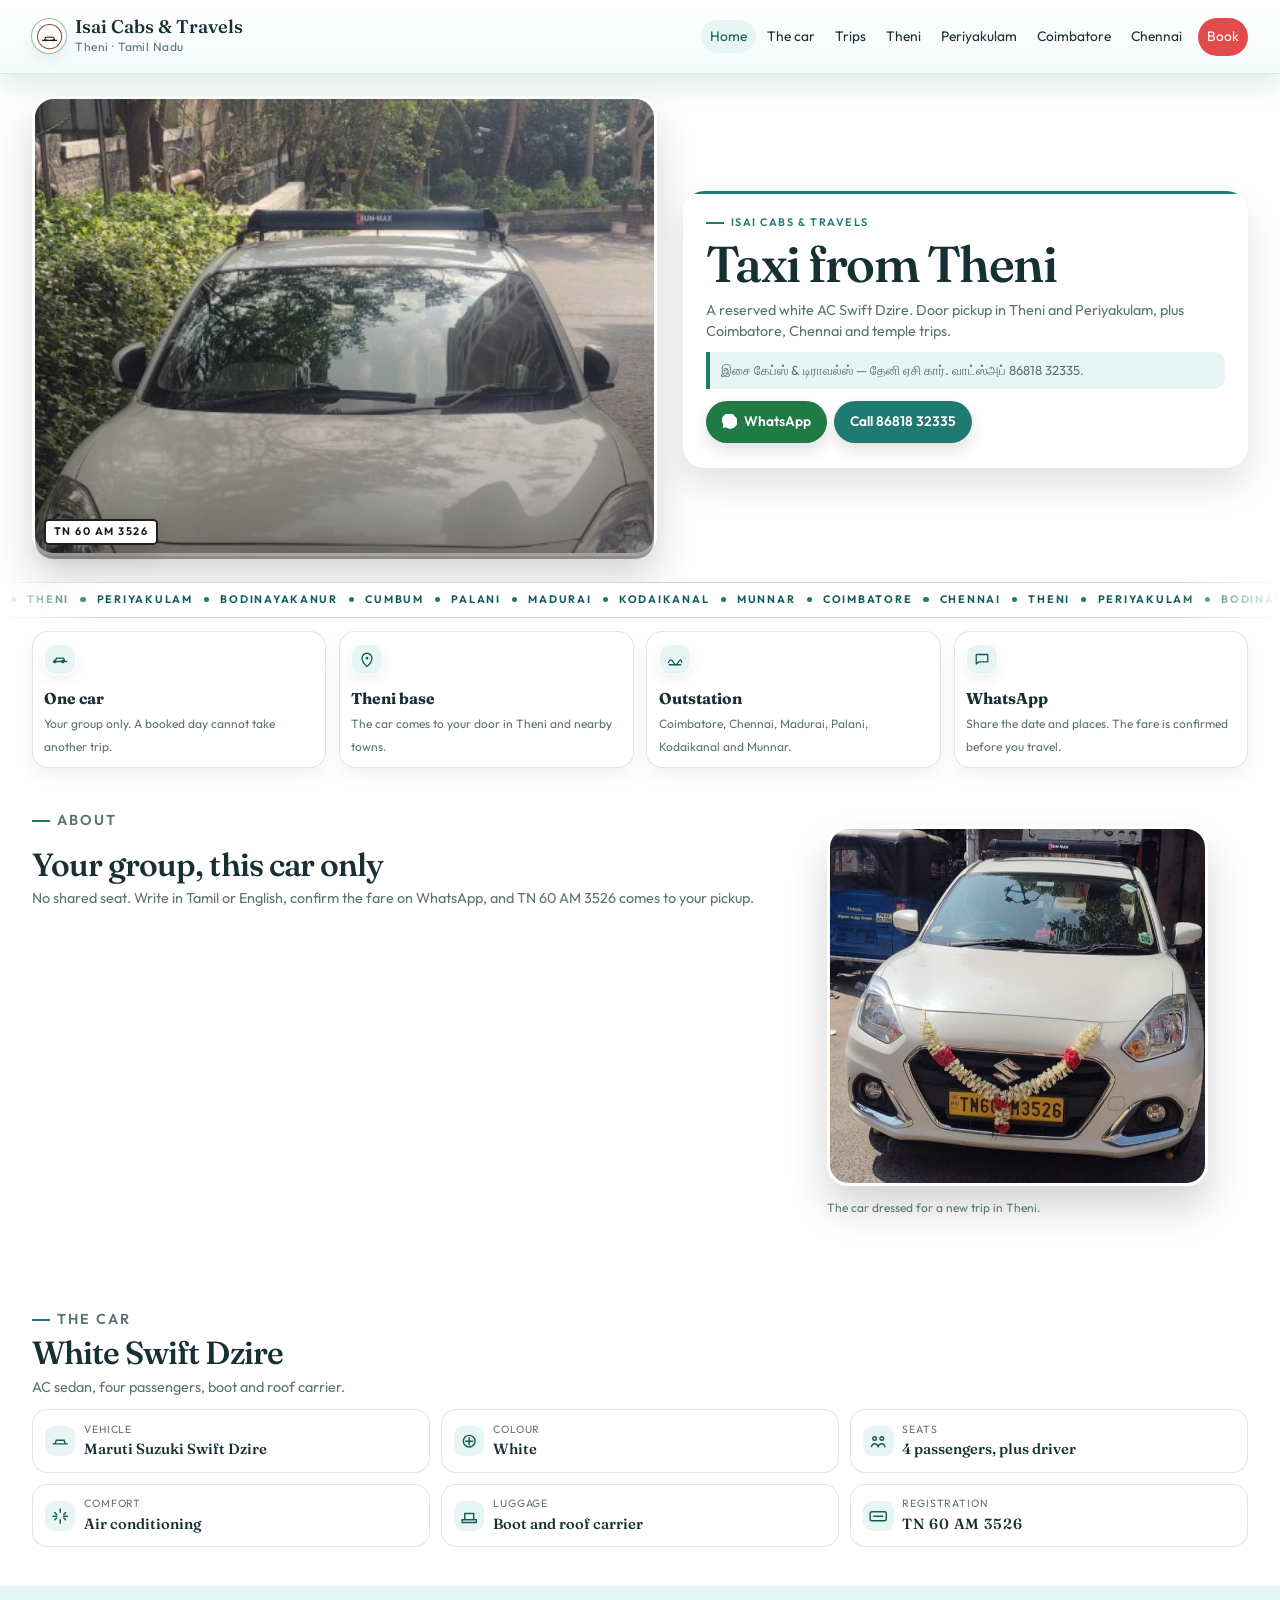
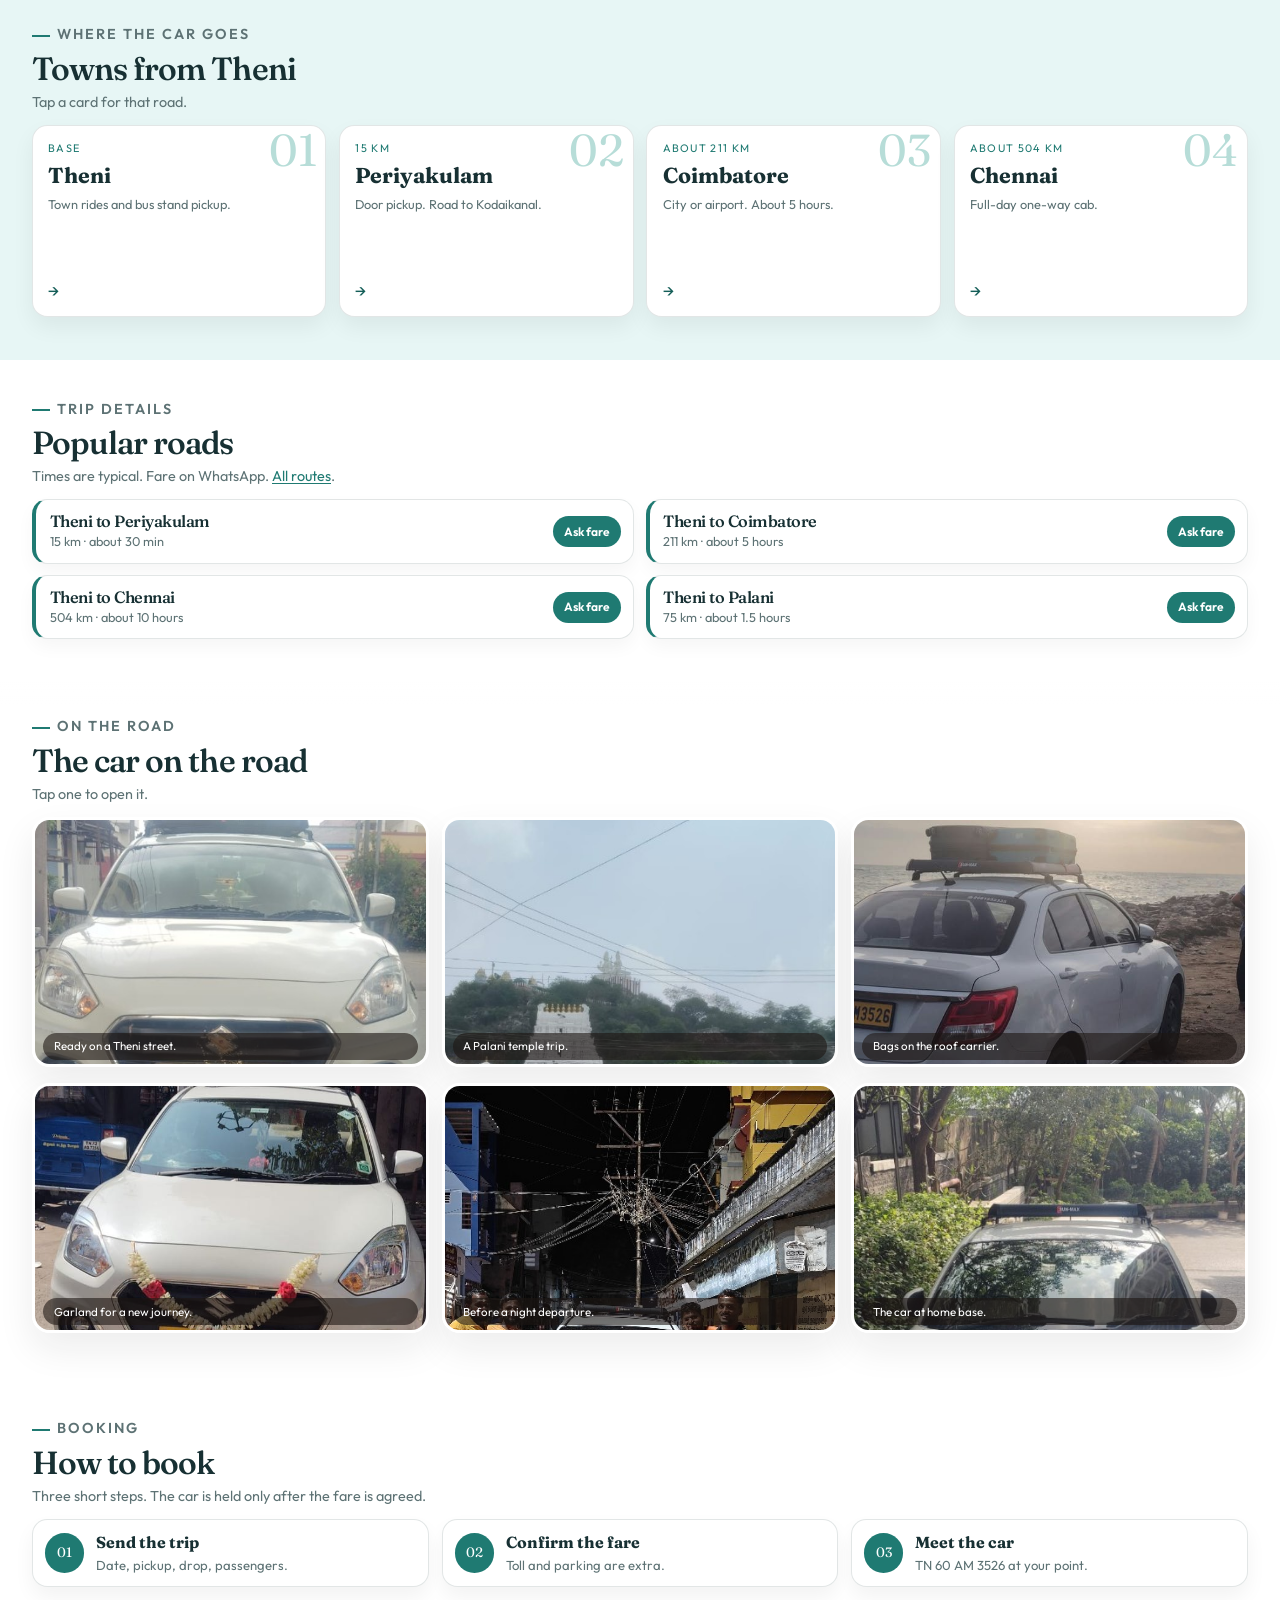
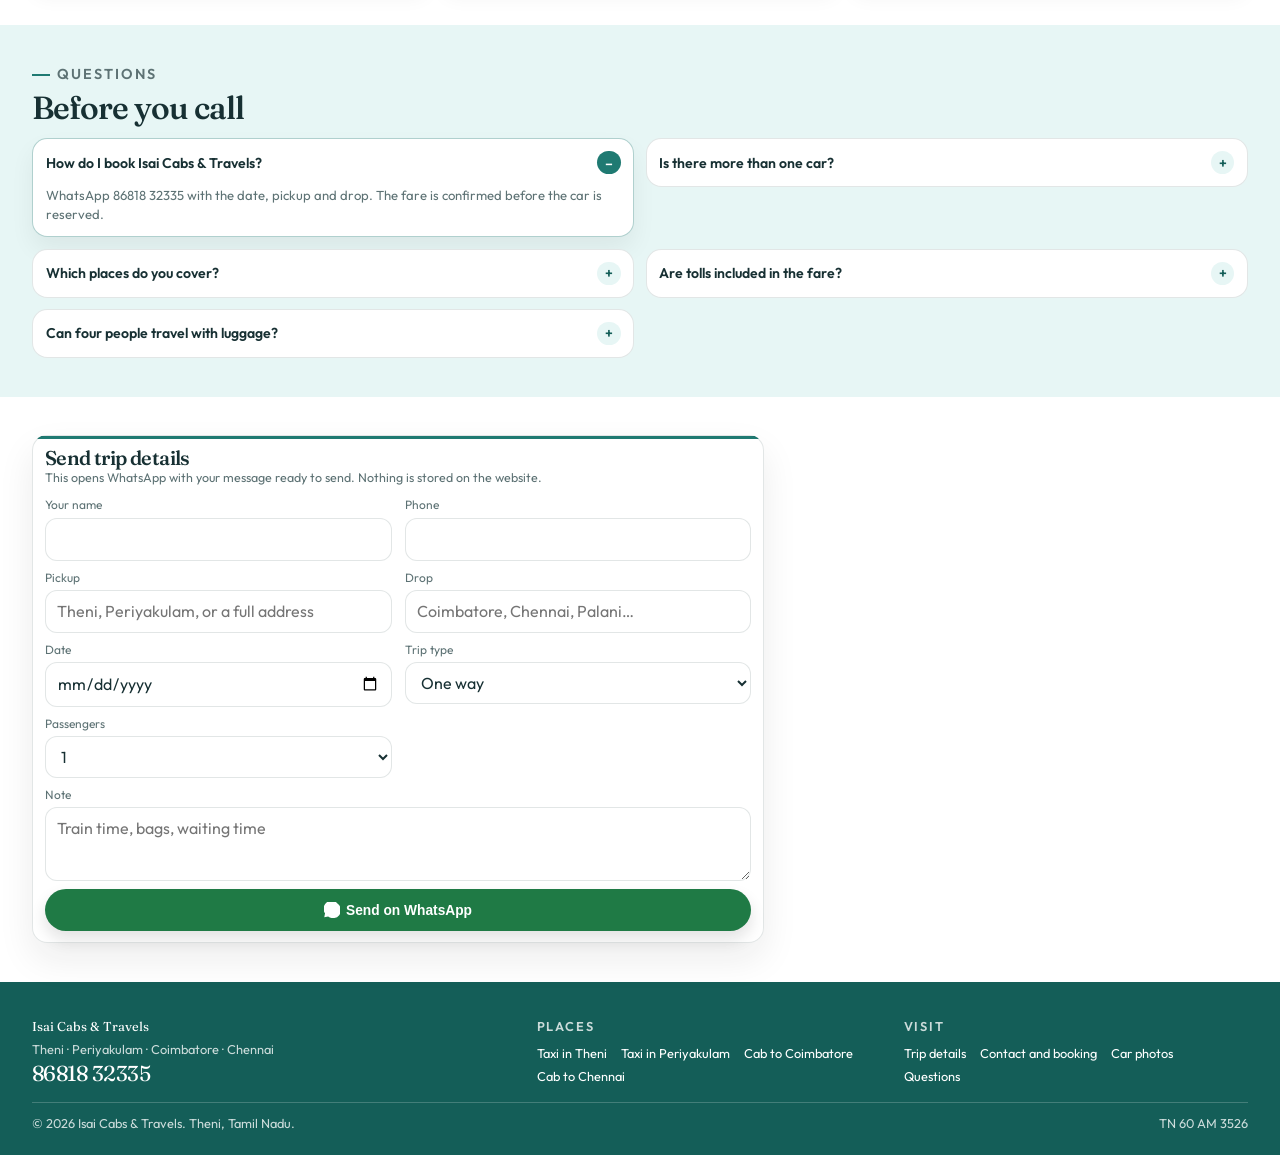
==== index.html @ 1043251d "first commit Co-authored-by: Cursor <cursoragent@cursor.com>" ====
<!DOCTYPE html>
<html lang="en-IN">
<head>
  <meta charset="utf-8">
  <meta name="viewport" content="width=device-width, initial-scale=1">
  <title>Isai Cabs &amp; Travels | Taxi in Theni, Periyakulam, Coimbatore and Chennai</title>
  <meta name="description" content="Isai Cabs &amp; Travels is a one-car AC taxi from Theni for Periyakulam, Coimbatore, Chennai, Madurai and Palani. WhatsApp 86818 32335 to book the white Swift Dzire.">
  <meta name="robots" content="index,follow,max-image-preview:large">
  <meta name="author" content="Isai Cabs &amp; Travels">
  <meta name="geo.region" content="IN-TN">
  <meta name="geo.placename" content="Theni">
  <meta name="geo.position" content="10.0104;77.4768">
  <meta name="theme-color" content="#1f7a72">
  <link rel="canonical" href="index.html">
  <meta property="og:type" content="website">
  <meta property="og:locale" content="en_IN">
  <meta property="og:site_name" content="Isai Cabs &amp; Travels">
  <meta property="og:title" content="Isai Cabs &amp; Travels | Taxi in Theni, Periyakulam, Coimbatore and Chennai">
  <meta property="og:description" content="One white AC Swift Dzire from Theni. Book local and outstation trips on WhatsApp 86818 32335.">
  <meta property="og:image" content="images/car-front-garden.jpg">
  <meta name="twitter:card" content="summary_large_image">
  <meta name="twitter:title" content="Isai Cabs &amp; Travels | Taxi from Theni">
  <meta name="twitter:description" content="AC sedan taxi for Theni, Periyakulam, Coimbatore and Chennai. Call 86818 32335.">
  <meta name="twitter:image" content="images/car-front-garden.jpg">
  <link rel="icon" href="favicon.svg" type="image/svg+xml">
  <link rel="manifest" href="site.webmanifest">
  <link rel="preconnect" href="https://fonts.googleapis.com">
  <link rel="preconnect" href="https://fonts.gstatic.com" crossorigin>
  <link href="https://fonts.googleapis.com/css2?family=Fraunces:opsz,wght@9..144,500;9..144,640&amp;family=Outfit:wght@400;500;600&amp;display=swap" rel="stylesheet">
  <link rel="stylesheet" href="css/styles.css">
  <script type="application/ld+json">
  {
    "@context": "https://schema.org",
    "@graph": [
      {
        "@type": "TaxiService",
        "name": "Isai Cabs & Travels",
        "description": "Theni-based air-conditioned Swift Dzire taxi for Periyakulam and outstation trips to Coimbatore, Chennai, Madurai, Palani, Kodaikanal and Munnar.",
        "telephone": "+918681832335",
        "image": "images/car-front-garden.jpg",
        "currenciesAccepted": "INR",
        "address": {
          "@type": "PostalAddress",
          "addressLocality": "Theni",
          "addressRegion": "Tamil Nadu",
          "postalCode": "625531",
          "addressCountry": "IN"
        },
        "geo": {
          "@type": "GeoCoordinates",
          "latitude": 10.0104,
          "longitude": 77.4768
        },
        "areaServed": [
          { "@type": "City", "name": "Theni" },
          { "@type": "City", "name": "Periyakulam" },
          { "@type": "City", "name": "Coimbatore" },
          { "@type": "City", "name": "Chennai" },
          { "@type": "City", "name": "Madurai" },
          { "@type": "City", "name": "Palani" },
          { "@type": "City", "name": "Kodaikanal" }
        ],
        "availableLanguage": ["Tamil", "English"]
      },
      {
        "@type": "FAQPage",
        "mainEntity": [
          {
            "@type": "Question",
            "name": "How do I book Isai Cabs & Travels?",
            "acceptedAnswer": {
              "@type": "Answer",
              "text": "WhatsApp 86818 32335 with the date, pickup and drop. The fare is confirmed before the car is reserved."
            }
          },
          {
            "@type": "Question",
            "name": "Is there more than one car?",
            "acceptedAnswer": {
              "@type": "Answer",
              "text": "No. One white AC Swift Dzire, TN 60 AM 3526. A booked day cannot take a second trip."
            }
          },
          {
            "@type": "Question",
            "name": "Which places do you cover?",
            "acceptedAnswer": {
              "@type": "Answer",
              "text": "Theni, Periyakulam, Coimbatore, Chennai, Madurai, Palani, Kodaikanal and Munnar."
            }
          },
          {
            "@type": "Question",
            "name": "Are tolls included in the fare?",
            "acceptedAnswer": {
              "@type": "Answer",
              "text": "Tolls and parking are extra unless the WhatsApp reply includes them."
            }
          },
          {
            "@type": "Question",
            "name": "Can four people travel with luggage?",
            "acceptedAnswer": {
              "@type": "Answer",
              "text": "Yes. Four passengers. Big bags go in the boot or on the roof."
            }
          }
        ]
      }
    ]
  }
  </script>
</head>
<body>
  <div class="cab-loader" role="status" aria-label="Isai Cabs and Travels is loading">
    <div class="cab-loader-stage">
      <p class="cab-loader-name">Isai Cabs &amp; Travels</p>
      <div class="cab-scene" aria-hidden="true">
        <div class="cab-lane">
          <svg class="cab-car" viewBox="0 0 140 56" fill="none">
            <path d="M22 40c1-14 12-18 26-18h30l18 12h16c8 0 12 5 12 10v4H22z" fill="#ffffff" stroke="#1f7a72" stroke-width="2" stroke-linejoin="round"></path>
            <path d="M48 24c6-8 14-10 22-10h18l12 12H48z" fill="#1f7a72"></path>
            <circle cx="48" cy="42" r="7" fill="#173033"></circle>
            <circle cx="48" cy="42" r="2.6" fill="#e7f6f5"></circle>
            <circle cx="104" cy="42" r="7" fill="#173033"></circle>
            <circle cx="104" cy="42" r="2.6" fill="#e7f6f5"></circle>
          </svg>
        </div>
        <div class="cab-track"><span></span></div>
      </div>
      <p class="cab-loader-note">The car is on the way</p>
    </div>
  </div>
  <div class="scroll-progress" aria-hidden="true"><span></span></div>
  <a class="skip" href="#main">Skip to content</a>
  <header class="site-header">
    <div class="header-inner">
      <a class="brand" href="index.html">
        <span class="brand-mark" aria-hidden="true">
          <svg viewBox="0 0 36 36" fill="none">
            <circle cx="18" cy="18" r="16" stroke="#8d4e32" stroke-width="1.4"></circle>
            <path d="M8 23h20M11.2 23l1.5-4.1h10.6L24.8 23" stroke="#221c17" stroke-width="1.5" stroke-linejoin="round"></path>
            <circle cx="13.4" cy="23" r="1.45" fill="#221c17"></circle>
            <circle cx="22.6" cy="23" r="1.45" fill="#221c17"></circle>
            <path d="M14.2 18.9h5.4" stroke="#8d4e32" stroke-width="1.5" stroke-linecap="round"></path>
          </svg>
        </span>
        <span>
          <strong>Isai Cabs &amp; Travels</strong>
          <small>Theni · Tamil Nadu</small>
        </span>
      </a>
      <button class="nav-toggle" type="button" aria-expanded="false" aria-controls="site-nav" aria-label="Open menu">
        <span class="label-open">Menu</span>
        <span class="label-close">Close</span>
      </button>
</div>
  </header>
  <nav id="site-nav" class="site-nav" aria-label="Primary">
<a class="is-active" href="index.html" aria-current="page"><svg class="nav-ico" viewBox="0 0 24 24" fill="none" stroke="currentColor" stroke-width="1.7" aria-hidden="true"><path d="M4 10.5 12 4l8 6.5V20a1 1 0 0 1-1 1h-5v-6H10v6H5a1 1 0 0 1-1-1z"></path></svg>Home</a>
        <a href="index.html#car"><svg class="nav-ico" viewBox="0 0 24 24" fill="none" stroke="currentColor" stroke-width="1.7" aria-hidden="true"><path d="M4 15h16M6.2 15l1.4-4h8.8l1.4 4M8.4 11h5.2"></path><circle cx="7.2" cy="15.6" r="1.3" fill="currentColor" stroke="none"></circle><circle cx="16.8" cy="15.6" r="1.3" fill="currentColor" stroke="none"></circle></svg>The car</a>
        <a href="trips.html"><svg class="nav-ico" viewBox="0 0 24 24" fill="none" stroke="currentColor" stroke-width="1.7" aria-hidden="true"><path d="M4 7h16M4 12h10M4 17h16"></path></svg>Trips</a>
        <a href="taxi-in-theni.html"><svg class="nav-ico" viewBox="0 0 24 24" fill="none" stroke="currentColor" stroke-width="1.7" aria-hidden="true"><path d="M12 21s6-5.2 6-10a6 6 0 1 0-12 0c0 4.8 6 10 6 10z"></path><circle cx="12" cy="11" r="1.5" fill="currentColor" stroke="none"></circle></svg>Theni</a>
        <a href="taxi-in-periyakulam.html"><svg class="nav-ico" viewBox="0 0 24 24" fill="none" stroke="currentColor" stroke-width="1.7" aria-hidden="true"><path d="M12 21s6-5.2 6-10a6 6 0 1 0-12 0c0 4.8 6 10 6 10z"></path><circle cx="12" cy="11" r="1.5" fill="currentColor" stroke="none"></circle></svg>Periyakulam</a>
        <a href="cab-to-coimbatore.html"><svg class="nav-ico" viewBox="0 0 24 24" fill="none" stroke="currentColor" stroke-width="1.7" aria-hidden="true"><path d="M12 21s6-5.2 6-10a6 6 0 1 0-12 0c0 4.8 6 10 6 10z"></path><circle cx="12" cy="11" r="1.5" fill="currentColor" stroke="none"></circle></svg>Coimbatore</a>
        <a href="cab-to-chennai.html"><svg class="nav-ico" viewBox="0 0 24 24" fill="none" stroke="currentColor" stroke-width="1.7" aria-hidden="true"><path d="M12 21s6-5.2 6-10a6 6 0 1 0-12 0c0 4.8 6 10 6 10z"></path><circle cx="12" cy="11" r="1.5" fill="currentColor" stroke="none"></circle></svg>Chennai</a>
        <a class="nav-cta" href="contact.html"><svg class="nav-ico" viewBox="0 0 24 24" fill="none" stroke="currentColor" stroke-width="1.7" aria-hidden="true"><path d="M7 4h10a1 1 0 0 1 1 1v15l-6-3-6 3V5a1 1 0 0 1 1-1z"></path></svg>Book</a>
  </nav>

  <main id="main">
    <section class="hero">
      <div class="wrap hero-grid">
        <figure class="hero-figure">
          <img src="images/car-front-garden.jpg" width="449" height="1024" alt="White Maruti Suzuki Swift Dzire of Isai Cabs &amp; Travels, registration TN60AM3526, parked in Theni" fetchpriority="high">
          <span class="plate">TN 60 AM 3526</span>
          <figcaption>TN 60 AM 3526 · the same car every trip</figcaption>
        </figure>
        <div class="hero-copy">
          <p class="eyebrow">Isai Cabs &amp; Travels</p>
          <h1>Taxi from Theni</h1>
          <p class="lede">A reserved white AC Swift Dzire. Door pickup in Theni and Periyakulam, plus Coimbatore, Chennai and temple trips.</p>
          <p class="tamil" lang="ta">இசை கேப்ஸ் &amp; டிராவல்ஸ் — தேனி ஏசி கார். வாட்ஸ்அப் 86818 32335.</p>
          <div class="hero-actions">
            <a class="btn btn-whatsapp" href="https://wa.me/918681832335?text=Hello%20Isai%20Cabs%20%26%20Travels%2C%20I%20want%20to%20book%20the%20car.">WhatsApp</a>
            <a class="btn btn-solid" href="tel:+918681832335">Call 86818 32335</a>
          </div>
        </div>
      </div>
    </section>

    <div class="ticker" aria-hidden="true">
      <div class="ticker-track">
        <span>Theni</span><span>Periyakulam</span><span>Bodinayakanur</span><span>Cumbum</span><span>Palani</span><span>Madurai</span><span>Kodaikanal</span><span>Munnar</span><span>Coimbatore</span><span>Chennai</span>
        <span>Theni</span><span>Periyakulam</span><span>Bodinayakanur</span><span>Cumbum</span><span>Palani</span><span>Madurai</span><span>Kodaikanal</span><span>Munnar</span><span>Coimbatore</span><span>Chennai</span>
      </div>
    </div>

    <section class="wrap trust" aria-label="Service facts">
      <div class="trust-item reveal">
        <svg viewBox="0 0 24 24" aria-hidden="true"><path d="M4 15h16M6.2 15l1.4-4h8.8l1.4 4M7.2 15a1.4 1.4 0 1 0 0 .01M16.8 15a1.4 1.4 0 1 0 0 .01M8.4 11h5.2" fill="none" stroke="currentColor" stroke-width="1.6" stroke-linecap="round"></path></svg>
        <strong>One car</strong><span>Your group only. A booked day cannot take another trip.</span>
      </div>
      <div class="trust-item reveal" style="--d: 80ms">
        <svg viewBox="0 0 24 24" aria-hidden="true"><path d="M12 21s6-5.2 6-10a6 6 0 1 0-12 0c0 4.8 6 10 6 10z" fill="none" stroke="currentColor" stroke-width="1.6"></path><circle cx="12" cy="11" r="1.6" fill="currentColor"></circle></svg>
        <strong>Theni base</strong><span>The car comes to your door in Theni and nearby towns.</span>
      </div>
      <div class="trust-item reveal" style="--d: 160ms">
        <svg viewBox="0 0 24 24" aria-hidden="true"><path d="M4 16c2-4 4-4 6 0s4 4 6 0 4-4 4 0" fill="none" stroke="currentColor" stroke-width="1.6" stroke-linecap="round"></path><path d="M5 19h14" stroke="currentColor" stroke-width="1.6" stroke-linecap="round"></path></svg>
        <strong>Outstation</strong><span>Coimbatore, Chennai, Madurai, Palani, Kodaikanal and Munnar.</span>
      </div>
      <div class="trust-item reveal" style="--d: 240ms">
        <svg viewBox="0 0 24 24" aria-hidden="true"><path d="M5 6.5h14v9H8l-3 2.5z" fill="none" stroke="currentColor" stroke-width="1.6" stroke-linejoin="round"></path></svg>
        <strong>WhatsApp</strong><span>Share the date and places. The fare is confirmed before you travel.</span>
      </div>
    </section>

    <section class="section band-white" id="about">
      <div class="wrap split">
        <div class="prose reveal">
          <p class="kicker">About</p>
          <h2>Your group, this car only</h2>
          <p>No shared seat. Write in Tamil or English, confirm the fare on WhatsApp, and TN 60 AM 3526 comes to your pickup.</p>
        </div>
        <figure class="frame reveal" style="--d: 120ms">
          <img src="images/car-garland.png" width="640" height="640" alt="Isai Cabs &amp; Travels Swift Dzire with a flower garland on the bonnet in Theni" loading="lazy">
          <figcaption>The car dressed for a new trip in Theni.</figcaption>
        </figure>
      </div>
    </section>

    <section class="section" id="car">
      <div class="wrap">
        <div class="section-head reveal">
          <p class="kicker">The car</p>
          <h2>White Swift Dzire</h2>
          <p>AC sedan, four passengers, boot and roof carrier.</p>
        </div>
        <div class="spec-grid">
          <button class="spec-box reveal" type="button" aria-pressed="false"><svg class="box-ico" viewBox="0 0 24 24" aria-hidden="true"><path d="M4 15h16M6.2 15l1.4-4h8.8l1.4 4M8.4 11h5.2" fill="none" stroke="currentColor" stroke-width="1.6" stroke-linecap="round"></path></svg><span>Vehicle</span><strong>Maruti Suzuki Swift Dzire</strong></button>
          <button class="spec-box reveal" type="button" aria-pressed="false" style="--d: 70ms"><svg class="box-ico" viewBox="0 0 24 24" aria-hidden="true"><circle cx="12" cy="12" r="6.5" fill="none" stroke="currentColor" stroke-width="1.6"></circle><path d="M12 8v8M8 12h8" stroke="currentColor" stroke-width="1.6" stroke-linecap="round"></path></svg><span>Colour</span><strong>White</strong></button>
          <button class="spec-box reveal" type="button" aria-pressed="false" style="--d: 140ms"><svg class="box-ico" viewBox="0 0 24 24" aria-hidden="true"><circle cx="8" cy="9" r="2" fill="none" stroke="currentColor" stroke-width="1.6"></circle><circle cx="16" cy="9" r="2" fill="none" stroke="currentColor" stroke-width="1.6"></circle><path d="M4.5 18c.6-2.2 2.2-3.2 3.5-3.2S11 15.8 12 18c1-2.2 2.6-3.2 4-3.2s2.9 1 3.5 3.2" fill="none" stroke="currentColor" stroke-width="1.6" stroke-linecap="round"></path></svg><span>Seats</span><strong>4 passengers, plus driver</strong></button>
          <button class="spec-box reveal" type="button" aria-pressed="false" style="--d: 210ms"><svg class="box-ico" viewBox="0 0 24 24" aria-hidden="true"><path d="M12 4v4M12 16v4M6 8l2 2M16 14l2 2M4 12h4M16 12h4M6 16l2-2M16 10l2-2" fill="none" stroke="currentColor" stroke-width="1.6" stroke-linecap="round"></path></svg><span>Comfort</span><strong>Air conditioning</strong></button>
          <button class="spec-box reveal" type="button" aria-pressed="false" style="--d: 280ms"><svg class="box-ico" viewBox="0 0 24 24" aria-hidden="true"><path d="M4 16h16v3H4zM7 16V9h10v7" fill="none" stroke="currentColor" stroke-width="1.6" stroke-linejoin="round"></path></svg><span>Luggage</span><strong>Boot and roof carrier</strong></button>
          <button class="spec-box spec-wide reveal" type="button" aria-pressed="false" style="--d: 350ms"><svg class="box-ico" viewBox="0 0 24 24" aria-hidden="true"><rect x="3" y="7" width="18" height="10" rx="2" fill="none" stroke="currentColor" stroke-width="1.6"></rect><path d="M7 12h10" stroke="currentColor" stroke-width="1.6" stroke-linecap="round"></path></svg><span>Registration</span><strong>TN 60 AM 3526</strong></button>
        </div>
      </div>
    </section>

    <section class="section band-blush" id="cities">
      <div class="wrap">
        <div class="section-head reveal">
          <p class="kicker">Where the car goes</p>
          <h2>Towns from Theni</h2>
          <p>Tap a card for that road.</p>
        </div>
        <div class="city-grid">
          <a class="city-card reveal" href="taxi-in-theni.html">
            <em aria-hidden="true">01</em>
            <span>Base</span>
            <strong>Theni</strong>
            <p>Town rides and bus stand pickup.</p>
          </a>
          <a class="city-card reveal" href="taxi-in-periyakulam.html" style="--d: 80ms">
            <em aria-hidden="true">02</em>
            <span>15 km</span>
            <strong>Periyakulam</strong>
            <p>Door pickup. Road to Kodaikanal.</p>
          </a>
          <a class="city-card reveal" href="cab-to-coimbatore.html" style="--d: 160ms">
            <em aria-hidden="true">03</em>
            <span>About 211 km</span>
            <strong>Coimbatore</strong>
            <p>City or airport. About 5 hours.</p>
          </a>
          <a class="city-card reveal" href="cab-to-chennai.html" style="--d: 240ms">
            <em aria-hidden="true">04</em>
            <span>About 504 km</span>
            <strong>Chennai</strong>
            <p>Full-day one-way cab.</p>
          </a>
        </div>
      </div>
    </section>

    <section class="section" id="trips">
      <div class="wrap">
        <div class="section-head reveal">
          <p class="kicker">Trip details</p>
          <h2>Popular roads</h2>
          <p>Times are typical. Fare on WhatsApp. <a href="trips.html">All routes</a>.</p>
        </div>
        <div class="trip-list">
          <article class="trip reveal">
            <div>
              <h3>Theni to Periyakulam</h3>
              <p>15 km · about 30 min</p>
            </div>
            <a href="https://wa.me/918681832335?text=Hello%20Isai%20Cabs%20%26%20Travels%2C%20please%20share%20the%20fare%20for%20Theni%20to%20Periyakulam.">Ask fare</a>
          </article>
          <article class="trip reveal">
            <div>
              <h3>Theni to Coimbatore</h3>
              <p>211 km · about 5 hours</p>
            </div>
            <a href="https://wa.me/918681832335?text=Hello%20Isai%20Cabs%20%26%20Travels%2C%20please%20share%20the%20fare%20for%20Theni%20to%20Coimbatore.">Ask fare</a>
          </article>
          <article class="trip reveal">
            <div>
              <h3>Theni to Chennai</h3>
              <p>504 km · about 10 hours</p>
            </div>
            <a href="https://wa.me/918681832335?text=Hello%20Isai%20Cabs%20%26%20Travels%2C%20please%20share%20the%20fare%20for%20Theni%20to%20Chennai.">Ask fare</a>
          </article>
          <article class="trip reveal">
            <div>
              <h3>Theni to Palani</h3>
              <p>75 km · about 1.5 hours</p>
            </div>
            <a href="https://wa.me/918681832335?text=Hello%20Isai%20Cabs%20%26%20Travels%2C%20please%20share%20the%20fare%20for%20Theni%20to%20Palani.">Ask fare</a>
          </article>
        </div>
      </div>
    </section>

    <section class="section band-white" id="gallery">
      <div class="wrap">
        <div class="section-head reveal">
          <p class="kicker">On the road</p>
          <h2>The car on the road</h2>
          <p>Tap one to open it.</p>
        </div>
        <div class="gallery">
          <figure class="shot reveal">
            <button type="button" aria-label="Open photo: the car on a Theni street" data-full="images/car-front-street.jpg" data-caption="The AC sedan used for Theni, Periyakulam, Coimbatore and Chennai bookings.">
              <img src="images/car-front-street.jpg" width="449" height="1024" alt="Front view of the white Isai Cabs &amp; Travels taxi on a Theni street" loading="lazy">
            </button>
            <figcaption>Ready on a Theni street.</figcaption>
          </figure>
          <figure class="shot reveal" style="--d: 80ms">
            <button type="button" aria-label="Open photo: Palani temple trip" data-full="images/trip-palani.png" data-caption="Isai Cabs &amp; Travels at Palani, with the hill temple behind the car.">
              <img src="images/trip-palani.png" width="461" height="1024" alt="Isai Cabs &amp; Travels car at Palani Murugan temple during a temple trip from Theni" loading="lazy">
            </button>
            <figcaption>A Palani temple trip.</figcaption>
          </figure>
          <figure class="shot reveal" style="--d: 160ms">
            <button type="button" aria-label="Open photo: luggage on the roof carrier" data-full="images/trip-beach.png" data-caption="Luggage strapped to the roof carrier for a long outstation day.">
              <img src="images/trip-beach.png" width="640" height="640" alt="White Swift Dzire with luggage on the roof carrier during an outstation trip" loading="lazy">
            </button>
            <figcaption>Bags on the roof carrier.</figcaption>
          </figure>
          <figure class="shot reveal">
            <button type="button" aria-label="Open photo: flower garland on the car" data-full="images/car-garland.png" data-caption="Flower garland on the Isai Cabs &amp; Travels Swift Dzire.">
              <img src="images/car-garland.png" width="640" height="640" alt="Flower garland on the white Swift Dzire taxi TN60AM3526" loading="lazy">
            </button>
            <figcaption>Garland for a new journey.</figcaption>
          </figure>
          <figure class="shot reveal" style="--d: 80ms">
            <button type="button" aria-label="Open photo: night departure in Theni" data-full="images/trip-night.jpg" data-caption="Guests with the car before a night departure in Theni.">
              <img src="images/trip-night.jpg" width="464" height="1024" alt="Guests standing with the Isai Cabs &amp; Travels car before a night trip in Theni" loading="lazy">
            </button>
            <figcaption>Before a night departure.</figcaption>
          </figure>
          <figure class="shot reveal" style="--d: 160ms">
            <button type="button" aria-label="Open photo: the car at home base" data-full="images/car-front-garden.jpg" data-caption="Isai Cabs &amp; Travels Swift Dzire in Theni.">
              <img src="images/car-front-garden.jpg" width="449" height="1024" alt="Isai Cabs &amp; Travels white taxi under trees in Theni" loading="lazy">
            </button>
            <figcaption>The car at home base.</figcaption>
          </figure>
        </div>
      </div>
    </section>

    <section class="section">
      <div class="wrap">
        <div class="section-head reveal">
          <p class="kicker">Booking</p>
          <h2>How to book</h2>
          <p>Three short steps. The car is held only after the fare is agreed.</p>
        </div>
        <div class="steps">
          <article class="step reveal"><span>01</span><strong>Send the trip</strong><p>Date, pickup, drop, passengers.</p></article>
          <article class="step reveal" style="--d: 90ms"><span>02</span><strong>Confirm the fare</strong><p>Toll and parking are extra.</p></article>
          <article class="step reveal" style="--d: 180ms"><span>03</span><strong>Meet the car</strong><p>TN 60 AM 3526 at your point.</p></article>
        </div>
      </div>
    </section>

    <section class="section band-blush" id="faq">
      <div class="wrap">
        <div class="section-head reveal">
          <p class="kicker">Questions</p>
          <h2>Before you call</h2>
        </div>
        <div class="faq">
          <details class="faq-item reveal" open>
            <summary>How do I book Isai Cabs &amp; Travels?</summary>
            <p>WhatsApp 86818 32335 with the date, pickup and drop. The fare is confirmed before the car is reserved.</p>
          </details>
          <details class="faq-item reveal">
            <summary>Is there more than one car?</summary>
            <p>No. One white AC Swift Dzire, TN 60 AM 3526. A booked day cannot take a second trip.</p>
          </details>
          <details class="faq-item reveal">
            <summary>Which places do you cover?</summary>
            <p>Theni, Periyakulam, Coimbatore, Chennai, Madurai, Palani, Kodaikanal and Munnar.</p>
          </details>
          <details class="faq-item reveal">
            <summary>Are tolls included in the fare?</summary>
            <p>Tolls and parking are extra unless the WhatsApp reply includes them.</p>
          </details>
          <details class="faq-item reveal">
            <summary>Can four people travel with luggage?</summary>
            <p>Yes. Four passengers. Big bags go in the boot or on the roof.</p>
          </details>
        </div>
      </div>
    </section>

    <section class="section" id="contact">
      <div class="wrap contact-grid">
        <form class="book-form book-card reveal" id="book-form">
          <h3>Send trip details</h3>
          <p class="form-note">This opens WhatsApp with your message ready to send. Nothing is stored on the website.</p>
          <label class="field"><span>Your name</span><input name="name" required autocomplete="name"></label>
          <label class="field"><span>Phone</span><input name="phone" type="tel" required autocomplete="tel" inputmode="tel"></label>
          <label class="field"><span>Pickup</span><input name="from" required placeholder="Theni, Periyakulam, or a full address"></label>
          <label class="field"><span>Drop</span><input name="to" required placeholder="Coimbatore, Chennai, Palani…"></label>
          <label class="field"><span>Date</span><input name="date" type="date" required></label>
          <label class="field"><span>Trip type</span>
            <select name="trip" required>
              <option>One way</option>
              <option>Round trip</option>
              <option>Local / hourly in Theni</option>
              <option>Airport pickup or drop</option>
              <option>Temple trip</option>
            </select>
          </label>
          <label class="field"><span>Passengers</span>
            <select name="passengers" required>
              <option>1</option>
              <option>2</option>
              <option>3</option>
              <option>4</option>
            </select>
          </label>
          <label class="field"><span>Note</span><textarea name="note" placeholder="Train time, bags, waiting time"></textarea></label>
          <button class="btn btn-whatsapp" type="submit">Send on WhatsApp</button>
        </form>
      </div>
    </section>
  </main>

  <footer class="site-footer">
    <div class="wrap footer-grid">
      <div>
        <p class="brand-lockup">Isai Cabs &amp; Travels</p>
        <p>Theni · Periyakulam · Coimbatore · Chennai</p>
        <a class="phone-link" href="tel:+918681832335">86818 32335</a>
      </div>
      <div>
        <p class="footer-label">Places</p>
        <a href="taxi-in-theni.html">Taxi in Theni</a>
        <a href="taxi-in-periyakulam.html">Taxi in Periyakulam</a>
        <a href="cab-to-coimbatore.html">Cab to Coimbatore</a>
        <a href="cab-to-chennai.html">Cab to Chennai</a>
      </div>
      <div>
        <p class="footer-label">Visit</p>
        <a href="trips.html">Trip details</a>
        <a href="contact.html">Contact and booking</a>
        <a href="index.html#gallery">Car photos</a>
        <a href="index.html#faq">Questions</a>
      </div>
    </div>
    <div class="wrap footer-base">
      <p>© <span id="year">2026</span> Isai Cabs &amp; Travels. Theni, Tamil Nadu.</p>
      <p>TN 60 AM 3526</p>
    </div>
  </footer>

  <a class="wa-float" href="https://wa.me/918681832335?text=Hello%20Isai%20Cabs%20%26%20Travels%2C%20I%20want%20to%20book%20the%20car." aria-label="Chat with Isai Cabs &amp; Travels on WhatsApp">
    <svg viewBox="0 0 24 24" aria-hidden="true"><path d="M20.5 3.5A11 11 0 0 0 2.1 16.8L1 22.2l5.5-1.1A11 11 0 0 0 20.5 3.5zm-8.5 17a9.1 9.1 0 0 1-4.6-1.3l-.3-.2-3.3.7.7-3.2-.2-.3A9.1 9.1 0 1 1 12 20.5zm5-6.8c-.3-.1-1.6-.8-1.8-.9s-.4-.1-.6.1-.7.9-.8 1-.3.2-.6.1a7.4 7.4 0 0 1-2.2-1.4 8.2 8.2 0 0 1-1.5-1.9c-.2-.3 0-.4.1-.6l.4-.5.2-.3a.5.5 0 0 0 0-.5c0-.1-.6-1.4-.8-1.9s-.4-.4-.6-.4h-.5a1 1 0 0 0-.7.3 3 3 0 0 0-.9 2.2 5.2 5.2 0 0 0 1.1 2.8 11.8 11.8 0 0 0 4.5 4 15 15 0 0 0 1.5.5 3.6 3.6 0 0 0 1.7.1 2.7 2.7 0 0 0 1.8-1.3 2.2 2.2 0 0 0 .2-1.3c-.1-.1-.3-.2-.6-.3z"></path></svg>
    WhatsApp
  </a>

  <div class="lightbox" hidden>
    <button class="lightbox-close" type="button">Close</button>
    <div>
      <img alt="" width="449" height="1024">
      <p></p>
    </div>
  </div>
  <nav class="dock" aria-label="App">
    <a class="dock-home is-active" href="index.html" aria-current="page">
      <svg viewBox="0 0 24 24" fill="none" stroke="currentColor" stroke-width="1.8" aria-hidden="true"><path d="M4 10.5 12 4l8 6.5V20a1 1 0 0 1-1 1h-5v-6H10v6H5a1 1 0 0 1-1-1z"></path></svg>
      Home
    </a>
    <a class="dock-trips" href="trips.html">
      <svg viewBox="0 0 24 24" fill="none" stroke="currentColor" stroke-width="1.8" aria-hidden="true"><path d="M4 7h16M4 12h10M4 17h16"></path></svg>
      Trips
    </a>
    <a class="dock-book" href="contact.html">
      <svg viewBox="0 0 24 24" fill="none" stroke="currentColor" stroke-width="1.8" aria-hidden="true"><path d="M7 4h10a1 1 0 0 1 1 1v15l-6-3-6 3V5a1 1 0 0 1 1-1z"></path></svg>
      Book
    </a>
    <a class="dock-go" href="https://wa.me/918681832335?text=Hello%20Isai%20Cabs%20%26%20Travels%2C%20I%20want%20to%20book%20the%20car.">
      <svg viewBox="0 0 24 24" fill="currentColor" aria-hidden="true"><path d="M20.5 3.5A11 11 0 0 0 2.1 16.8L1 22.2l5.5-1.1A11 11 0 0 0 20.5 3.5z"></path></svg>
      Chat
    </a>
  </nav>
  <script src="js/main.js"></script>
</body>
</html>
---- css/styles.css ----
:root {
  --paper: #ffffff;
  --glass: rgba(255, 255, 255, 0.96);
  --white: #ffffff;
  --ink: #173033;
  --muted: #5d7274;
  --line: rgba(23, 48, 51, 0.12);
  --copper: #1f7a72;
  --copper-deep: #145e58;
  --olive: #1f7a72;
  --gold: #1f7a72;
  --blush: #e7f6f5;
  --coral: #e24b4b;
  --shadow: 0 16px 36px rgba(20, 20, 20, 0.08);
  --header: 3.7rem;
  --dock: 4.4rem;
  --ease: cubic-bezier(0.22, 1, 0.36, 1);
  --app: 480px;
  color-scheme: light;
}

*,
*::before,
*::after { box-sizing: border-box; }

html {
  scroll-behavior: smooth;
  scroll-padding-top: 4.4rem;
}

body {
  margin: 0;
  font-family: "Outfit", "Segoe UI", sans-serif;
  font-size: 0.92rem;
  line-height: 1.45;
  color: var(--ink);
  background: #ffffff;
}

body.nav-open,
body.lightbox-open { overflow: hidden; }

img { max-width: 100%; height: auto; }

a { color: #1f7a72; text-underline-offset: 0.16em; }
a:hover { color: #145e58; }

:focus-visible {
  outline: 2px solid var(--copper);
  outline-offset: 3px;
}

::selection { background: #d7f1ef; color: var(--ink); }

h1, h2, h3 {
  font-family: "Fraunces", Palatino, serif;
  font-weight: 560;
  letter-spacing: -0.03em;
  line-height: 1.12;
  margin: 0;
}

p { margin: 0; }

.skip {
  position: absolute;
  left: 1rem;
  top: -4rem;
  z-index: 80;
  background: var(--ink);
  color: #fff;
  padding: 0.45rem 0.8rem;
  border-radius: 999px;
  text-decoration: none;
}
.skip:focus { top: 0.6rem; }

.scroll-progress {
  position: fixed;
  top: 0;
  left: 50%;
  transform: translateX(-50%);
  width: min(var(--app), 100%);
  height: 4px;
  z-index: 70;
  pointer-events: none;
}
.scroll-progress span {
  display: block;
  height: 100%;
  background: var(--gold);
  transform: scaleX(0);
  transform-origin: left center;
}

.site-header,
main,
.site-footer {
  width: min(var(--app), 100%);
  margin-inline: auto;
  background: var(--paper);
}

main {
  position: relative;
  background: #ffffff;
}
main::before {
  content: "";
  pointer-events: none;
  position: absolute;
  inset: 0;
  opacity: 0.45;
  background-image: radial-gradient(rgba(36, 28, 22, 0.055) 0.7px, transparent 0.7px);
  background-size: 8px 8px;
}
main > * { position: relative; z-index: 1; }

.site-header {
  position: sticky;
  top: 0.45rem;
  z-index: 50;
  height: var(--header);
  width: min(var(--app), calc(100% - 0.9rem));
  margin-top: 0.45rem;
  border-radius: 1.25rem;
  overflow: hidden;
  background: linear-gradient(180deg, rgba(255, 255, 255, 0.72), rgba(231, 246, 245, 0.5));
  backdrop-filter: blur(22px) saturate(1.6);
  -webkit-backdrop-filter: blur(22px) saturate(1.6);
  border: 1px solid rgba(255, 255, 255, 0.9);
  box-shadow:
    inset 0 1px 0 rgba(255, 255, 255, 0.95),
    0 12px 28px rgba(20, 70, 66, 0.12);
}
.site-header::before,
.dock::before {
  content: "";
  position: absolute;
  z-index: 1;
  left: 0;
  right: 0;
  top: 0;
  height: 42%;
  background: linear-gradient(180deg, rgba(255, 255, 255, 0.7), rgba(255, 255, 255, 0));
  pointer-events: none;
}
.site-header::after,
.dock::after { content: none; }

.site-header.is-scrolled,
body.nav-open .site-header {
  background: linear-gradient(180deg, rgba(255, 255, 255, 0.42), rgba(210, 240, 236, 0.28));
  border-bottom-color: rgba(255, 255, 255, 1);
}

.header-inner,
.wrap {
  width: min(var(--app), calc(100% - 1.5rem));
  margin-inline: auto;
}

.header-inner {
  position: relative;
  z-index: 2;
  height: 100%;
  display: flex;
  align-items: center;
  justify-content: space-between;
  gap: 0.6rem;
}

.brand {
  display: flex;
  align-items: center;
  gap: 0.55rem;
  text-decoration: none;
  color: inherit;
  position: relative;
  z-index: 45;
}
.brand strong {
  display: block;
  font-family: "Fraunces", Palatino, serif;
  font-size: 0.9rem;
  font-weight: 560;
  line-height: 1.1;
  white-space: nowrap;
}
.brand small {
  display: block;
  color: var(--muted);
  font-size: 0.68rem;
  letter-spacing: 0.04em;
}
.brand-mark {
  width: 2.15rem;
  height: 2.15rem;
  display: grid;
  place-items: center;
  background: #fff;
  border-radius: 50%;
  box-shadow: 0 0 0 1px rgba(31, 122, 114, 0.45), 0 6px 14px rgba(20, 20, 20, 0.08);
}
.brand-mark svg { width: 1.7rem; height: 1.7rem; display: block; }

.nav-toggle {
  position: relative;
  z-index: 45;
  border: 1px solid rgba(255, 255, 255, 0.9);
  background: linear-gradient(180deg, rgba(255, 255, 255, 0.82), rgba(231, 246, 245, 0.55));
  backdrop-filter: blur(12px) saturate(1.6);
  -webkit-backdrop-filter: blur(12px) saturate(1.6);
  color: var(--ink);
  border-radius: 999px;
  min-height: 2.3rem;
  padding: 0 0.8rem;
  font: inherit;
  font-size: 0.82rem;
  cursor: pointer;
  box-shadow: inset 0 1px 0 rgba(255, 255, 255, 0.95), 0 6px 14px rgba(20, 70, 66, 0.1);
}
.nav-toggle .label-close { display: none; }
.nav-toggle[aria-expanded="true"] .label-open { display: none; }
.nav-toggle[aria-expanded="true"] .label-close { display: inline; }

.site-nav { display: none; }
.site-nav.is-open {
  display: flex;
  position: fixed;
  z-index: 40;
  top: 0;
  right: 0;
  bottom: 0;
  left: 0;
  width: min(var(--app), 100%);
  height: 100dvh;
  margin-inline: auto;
  flex-direction: column;
  justify-content: flex-start;
  gap: 0;
  padding: calc(var(--header) + 0.4rem) 1.15rem 1.4rem;
  background: #e7f6f5;
  overflow-y: auto;
}
.site-nav a {
  display: flex;
  align-items: center;
  gap: 0.75rem;
  text-decoration: none;
  color: var(--ink);
  font-size: 1.15rem;
  padding: 0.8rem 0.2rem;
  border-bottom: 1px solid rgba(31, 122, 114, 0.18);
}
.nav-ico { width: 1.2rem; height: 1.2rem; flex: none; color: var(--copper); }
.site-nav a.is-active { color: var(--copper-deep); }
.site-nav a.is-active .nav-ico { color: var(--copper-deep); }
.nav-cta {
  display: flex;
  justify-content: center;
  margin-top: 1rem;
  background: var(--coral);
  color: #fff !important;
  border-radius: 999px;
  min-height: 3rem;
  padding: 0 1rem;
  border-bottom: 0;
}
.nav-cta .nav-ico { color: #fff; }
body.nav-open .dock { display: none; }

.hero { padding: 0.55rem 0 0.2rem; }
.hero-grid, .split, .layout, .contact-grid { display: grid; gap: 0.85rem; }

.hero-figure { margin: 0; position: relative; }
.hero-figure img,
.frame img {
  width: 100%;
  height: 280px;
  object-fit: cover;
  object-position: center 38%;
  border-radius: 1.35rem;
  box-shadow: 0 22px 40px rgba(20, 20, 20, 0.18);
  border: 3px solid #fff;
}
.hero-figure::after {
  content: "";
  position: absolute;
  inset: 3px;
  border-radius: 1.15rem;
  pointer-events: none;
  background: linear-gradient(180deg, rgba(36, 28, 22, 0.05), transparent 28%, rgba(36, 28, 22, 0.42));
}
.plate {
  position: absolute;
  z-index: 2;
  left: 0.75rem;
  bottom: 1.85rem;
  background: #ffffff;
  color: #1a1a1a;
  border: 2px solid #241c16;
  border-radius: 0.3rem;
  padding: 0.18rem 0.48rem 0.16rem;
  font-weight: 650;
  letter-spacing: 0.14em;
  font-size: 0.68rem;
  box-shadow: 0 8px 18px rgba(28, 22, 18, 0.22);
}
.hero-figure figcaption { display: none; }
.hero-copy {
  margin-top: -1.2rem;
  position: relative;
  background:
    linear-gradient(var(--gold), var(--gold)) top / 100% 3px no-repeat,
    #ffffff;
  border: 1px solid rgba(255, 255, 255, 0.9);
  border-radius: 1.35rem;
  padding: 1rem 0.95rem 0.9rem;
  box-shadow: 0 18px 36px rgba(20, 20, 20, 0.12);
}
.ticker {
  overflow: hidden;
  margin-top: 0.85rem;
  background: #fff;
  border-block: 1px solid rgba(31, 122, 114, 0.28);
  -webkit-mask-image: linear-gradient(90deg, transparent, #000 8%, #000 92%, transparent);
  mask-image: linear-gradient(90deg, transparent, #000 8%, #000 92%, transparent);
}
.ticker-track {
  display: flex;
  width: max-content;
  gap: 0;
  padding: 0.55rem 0;
  animation: ticker 28s linear infinite;
}
.ticker span {
  color: var(--copper-deep);
  font-size: 0.68rem;
  font-weight: 650;
  letter-spacing: 0.16em;
  text-transform: uppercase;
  white-space: nowrap;
}
.ticker span::before {
  content: "";
  display: inline-block;
  width: 0.32rem;
  height: 0.32rem;
  margin: 0 0.7rem 0.08rem 0.7rem;
  border-radius: 50%;
  background: var(--gold);
  vertical-align: middle;
}
.hero-figure figcaption,
.frame figcaption,
.shot figcaption {
  margin-top: 0.4rem;
  color: var(--muted);
  font-size: 0.75rem;
}

.eyebrow, .kicker, .footer-label {
  margin: 0 0 0.35rem;
  color: var(--copper);
  font-size: 0.68rem;
  font-weight: 600;
  letter-spacing: 0.14em;
  text-transform: uppercase;
}
.eyebrow::before, .kicker::before {
  content: "";
  display: inline-block;
  width: 1.15rem;
  height: 2px;
  margin-right: 0.4rem;
  background: var(--gold);
  vertical-align: middle;
}

.hero h1, .page-hero h1 {
  font-size: 1.72rem;
  max-width: 16ch;
}
.section-head h2, .prose h2, .layout h2, .book-card h2 {
  font-size: 1.28rem;
  margin-bottom: 0.35rem;
}
.trip h3, .book-card h3 { font-size: 1.02rem; }

.lede, .section-head p, .prose p, .layout p, .tamil {
  color: var(--muted);
  font-size: 0.9rem;
}
.lede { margin-top: 0.45rem; }
.tamil {
  margin-top: 0.65rem;
  padding: 0.55rem 0.7rem;
  background: var(--blush);
  border-left: 4px solid var(--copper);
  border-radius: 0 0.7rem 0.7rem 0;
  font-size: 0.82rem;
}

.hero-actions, .button-row {
  display: flex;
  flex-wrap: wrap;
  gap: 0.45rem;
  margin-top: 0.75rem;
}
.btn {
  display: inline-flex;
  align-items: center;
  justify-content: center;
  gap: 0.4rem;
  min-height: 2.65rem;
  padding: 0.45rem 0.95rem;
  border-radius: 999px;
  text-decoration: none;
  font-weight: 600;
  font-size: 0.86rem;
  border: 1px solid transparent;
  box-shadow: 0 8px 16px rgba(20, 20, 20, 0.12);
}
.btn-solid { background: var(--gold); color: #fff; }
.btn-solid:hover { color: #fff; background: var(--copper-deep); }
.btn-ghost { background: #fff; color: var(--ink); border-color: var(--line); box-shadow: none; }
.btn-whatsapp { background: #1f7a45; color: #fff; position: relative; overflow: hidden; }
.btn-whatsapp:hover { color: #fff; background: #0b8a40; }
.btn-whatsapp::before {
  content: "";
  position: relative;
  z-index: 1;
  width: 0.95rem;
  height: 0.95rem;
  background: currentColor;
  -webkit-mask: url("data:image/svg+xml,%3Csvg xmlns='http://www.w3.org/2000/svg' viewBox='0 0 24 24'%3E%3Cpath fill='black' d='M20.5 3.5A11 11 0 0 0 2.1 16.8L1 22.2l5.5-1.1A11 11 0 0 0 20.5 3.5z'/%3E%3C/svg%3E") center / contain no-repeat;
  mask: url("data:image/svg+xml,%3Csvg xmlns='http://www.w3.org/2000/svg' viewBox='0 0 24 24'%3E%3Cpath fill='black' d='M20.5 3.5A11 11 0 0 0 2.1 16.8L1 22.2l5.5-1.1A11 11 0 0 0 20.5 3.5z'/%3E%3C/svg%3E") center / contain no-repeat;
}
.btn-whatsapp::after {
  content: "";
  position: absolute;
  inset: 0;
  background: linear-gradient(110deg, transparent 30%, rgba(255, 255, 255, 0.28), transparent 70%);
  transform: translateX(-120%);
  animation: sheen 3.4s var(--ease) infinite;
}

.trust {
  display: grid;
  grid-template-columns: 1fr 1fr;
  gap: 0.5rem;
  padding: 0.85rem 0 0.2rem;
}
.trust-item {
  background: var(--white);
  border: 1px solid var(--line);
  border-radius: 1rem;
  padding: 0.7rem 0.7rem 0.65rem;
  box-shadow: 0 10px 22px rgba(20, 20, 20, 0.05);
}
.trust-item svg {
  width: 2rem;
  height: 2rem;
  padding: 0.32rem;
  margin-bottom: 0.4rem;
  color: var(--copper-deep);
  background: #e7f6f5;
  border: 1px solid rgba(255, 255, 255, 0.9);
  border-radius: 0.7rem;
  box-shadow: inset 0 1px 0 rgba(255, 255, 255, 0.85), 0 6px 14px rgba(20, 20, 20, 0.06);
}
.trust-item strong {
  display: block;
  font-family: "Fraunces", Palatino, serif;
  font-size: 0.98rem;
}
.trust-item span { color: var(--muted); font-size: 0.75rem; }

.section { padding: 1.35rem 0; }
.band-white { background: linear-gradient(180deg, transparent, rgba(255, 255, 255, 0.72) 28px); }
.band-blush { background: #e7f6f5; }
.section-head { margin-bottom: 0.75rem; }
.prose h2, .layout h2 { margin-top: 1rem; color: var(--ink); }
.prose p + p, .layout p + p { margin-top: 0.55rem; }

.spec-grid {
  display: grid;
  grid-template-columns: 1fr 1fr;
  gap: 0.45rem;
}
.spec-box, .step, .faq-item, .book-card, .city-card {
  background: var(--white);
  border: 1px solid var(--line);
  border-radius: 0.95rem;
  padding: 0.7rem 0.75rem;
}
.spec-box {
  display: grid;
  grid-template-columns: auto 1fr;
  column-gap: 0.55rem;
  align-items: center;
  width: 100%;
  text-align: left;
  cursor: pointer;
  font: inherit;
  color: inherit;
  background: #fff;
}
.box-ico {
  grid-row: 1 / span 2;
  width: 1.9rem;
  height: 1.9rem;
  padding: 0.28rem;
  color: var(--copper-deep);
  background: #e7f6f5;
  border-radius: 0.6rem;
}
.spec-box:not(:has(.box-ico)) { display: block; }
.spec-box:has(.box-ico) span,
.spec-box:has(.box-ico) strong { grid-column: 2; }
.spec-box span {
  display: block;
  color: var(--muted);
  font-size: 0.66rem;
  letter-spacing: 0.08em;
  text-transform: uppercase;
}
.spec-box strong {
  display: block;
  margin-top: 0.15rem;
  font-family: "Fraunces", Palatino, serif;
  font-size: 0.92rem;
  font-weight: 560;
}
.spec-box.is-picked {
  background: #1f7a72;
  border-color: #1f7a72;
  color: #fff;
}
.spec-box.is-picked span,
.spec-box.is-picked strong { color: #fff; }
.spec-box.is-picked .box-ico {
  color: #fff;
  background: rgba(255, 255, 255, 0.22);
}
.spec-wide { grid-column: 1 / -1; text-align: left; }
.spec-wide strong { letter-spacing: 0.06em; }

.city-grid {
  display: flex;
  gap: 0.6rem;
  overflow-x: auto;
  scroll-snap-type: x mandatory;
  padding-bottom: 0.3rem;
  scrollbar-width: none;
}
.city-grid::-webkit-scrollbar { display: none; }
.city-card {
  position: relative;
  overflow: hidden;
  flex: 0 0 78%;
  scroll-snap-align: start;
  display: flex;
  flex-direction: column;
  gap: 0.2rem;
  min-height: 9.6rem;
  text-decoration: none;
  color: inherit;
  padding: 0.95rem 0.95rem 0.8rem;
  background: #fff;
  box-shadow: 0 10px 22px rgba(20, 20, 20, 0.06);
}
.city-card em {
  position: absolute;
  right: 0.55rem;
  top: 0.15rem;
  font-family: "Fraunces", Palatino, serif;
  font-style: normal;
  font-size: 2.8rem;
  line-height: 1;
  color: #b7ddd8;
}
.city-card span {
  color: var(--copper);
  font-size: 0.68rem;
  letter-spacing: 0.12em;
  text-transform: uppercase;
}
.city-card strong {
  font-family: "Fraunces", Palatino, serif;
  font-size: 1.35rem;
}
.city-card p { color: var(--muted); font-size: 0.8rem; }
.city-card::after {
  content: "→";
  margin-top: auto;
  color: var(--copper-deep);
  font-size: 1.05rem;
}

.trip-list { display: grid; gap: 0.5rem; }
.trip {
  display: grid;
  grid-template-columns: 1fr auto;
  gap: 0.6rem;
  align-items: center;
  padding: 0.75rem 0.75rem 0.75rem 0.85rem;
  background: var(--white);
  border: 1px solid var(--line);
  border-left: 4px solid var(--copper);
  border-radius: 0.95rem;
  box-shadow: 0 8px 18px rgba(20, 20, 20, 0.04);
}
.trip h3 { margin-bottom: 0.1rem; }
.trip p { color: var(--muted); font-size: 0.8rem; }
.trip > a {
  font-weight: 650;
  font-size: 0.75rem;
  white-space: nowrap;
  text-decoration: none;
  color: #fff;
  background: var(--gold);
  border-radius: 999px;
  padding: 0.42rem 0.7rem;
}
.trip > a:hover { color: #fff; background: var(--copper-deep); }

.gallery {
  display: flex;
  gap: 0.65rem;
  overflow-x: auto;
  scroll-snap-type: x mandatory;
  padding-bottom: 0.35rem;
  scrollbar-width: none;
}
.gallery::-webkit-scrollbar { display: none; }
.shot {
  position: relative;
  flex: 0 0 74%;
  scroll-snap-align: start;
  margin: 0;
}
.shot button {
  display: block;
  width: 100%;
  padding: 0;
  border: 0;
  background: none;
  cursor: zoom-in;
  border-radius: 1rem;
}
.shot img {
  width: 100%;
  height: 240px;
  object-fit: cover;
  object-position: center 28%;
  border-radius: 1.1rem;
  border: 3px solid #fff;
  box-shadow: var(--shadow);
}
.shot figcaption {
  position: absolute;
  left: 0.7rem;
  right: 0.7rem;
  bottom: 0.65rem;
  margin: 0;
  color: #fff;
  background: rgba(28, 22, 18, 0.58);
  border-radius: 999px;
  padding: 0.32rem 0.65rem;
  font-size: 0.72rem;
}

.steps { display: grid; gap: 0.5rem; }
.step {
  display: grid;
  grid-template-columns: auto 1fr;
  column-gap: 0.75rem;
  align-items: center;
  box-shadow: 0 10px 20px rgba(20, 20, 20, 0.05);
}
.step strong {
  display: block;
  font-family: "Fraunces", Palatino, serif;
  font-size: 1rem;
  margin-bottom: 0.1rem;
}
.step span {
  grid-row: 1 / span 2;
  width: 2.45rem;
  height: 2.45rem;
  display: grid;
  place-items: center;
  border-radius: 50%;
  background: var(--gold);
  color: #fff;
  font-family: "Fraunces", Palatino, serif;
  font-size: 0.85rem;
  letter-spacing: 0;
}
.step p { grid-column: 2; color: var(--muted); font-size: 0.82rem; }

.faq { display: grid; gap: 0.45rem; }
.faq-item { padding: 0; overflow: hidden; }
.faq-item summary {
  cursor: pointer;
  display: flex;
  align-items: center;
  justify-content: space-between;
  gap: 0.7rem;
  padding: 0.75rem 0.8rem;
  font-weight: 600;
  font-size: 0.88rem;
  list-style: none;
}
.faq-item summary::-webkit-details-marker { display: none; }
.faq-item summary::after {
  content: "+";
  flex: 0 0 1.45rem;
  width: 1.45rem;
  height: 1.45rem;
  display: grid;
  place-items: center;
  border-radius: 50%;
  background: var(--blush);
  color: var(--copper-deep);
}
.faq-item[open] {
  border-color: rgba(31, 122, 114, 0.35);
  box-shadow: 0 12px 24px rgba(20, 20, 20, 0.06);
}
.faq-item[open] summary::after { content: "–"; background: var(--gold); color: #fff; }
.faq-item p { padding: 0 0.8rem 0.75rem; color: var(--muted); font-size: 0.82rem; }

.book-card {
  background:
    linear-gradient(var(--gold), var(--gold)) top / 100% 3px no-repeat,
    var(--white) !important;
  box-shadow: var(--shadow);
}
.book-card h2, .book-card h3 { font-size: 1.25rem; }
.book-form .btn { width: 100%; }
.phone-link {
  display: inline-block;
  margin: 0.2rem 0 0.45rem;
  font-family: "Fraunces", Palatino, serif;
  font-size: 1.55rem;
  letter-spacing: -0.03em;
  text-decoration: none;
  color: var(--ink);
}
.field { display: flex; flex-direction: column; gap: 0.25rem; margin-bottom: 0.5rem; }
.field span { font-size: 0.75rem; color: var(--muted); }
input, select, textarea {
  width: 100%;
  min-height: 2.6rem;
  border: 1px solid var(--line);
  background: #ffffff;
  color: var(--ink);
  border-radius: 0.75rem;
  padding: 0.55rem 0.7rem;
  font: inherit;
  font-size: 16px;
}
textarea { min-height: 4.6rem; resize: vertical; }
.form-note { color: var(--muted); font-size: 0.78rem; margin-bottom: 0.55rem; }

.page-hero { padding: 0.75rem 0 0.4rem; }
.page-hero .wrap {
  position: relative;
  overflow: hidden;
  background:
    linear-gradient(var(--gold), var(--gold)) top / 100% 3px no-repeat,
    #ffffff;
  border: 1px solid rgba(255, 255, 255, 0.85);
  border-radius: 1.3rem;
  padding: 1rem 0.95rem 1.05rem;
  box-shadow: var(--shadow);
}
.page-hero .wrap::after {
  content: "";
  position: absolute;
  right: -2.2rem;
  top: -2.4rem;
  width: 8rem;
  height: 8rem;
  border-radius: 50%;
  background: #e7f6f5;
  pointer-events: none;
}
.crumbs {
  display: flex;
  flex-wrap: wrap;
  gap: 0.35rem;
  color: var(--muted);
  font-size: 0.75rem;
  margin-bottom: 0.45rem;
}
.crumbs a { color: var(--muted); }
.layout { padding-bottom: 1rem; }
.aside-card { position: static; }
.map-frame {
  border: 0;
  width: 100%;
  height: 180px;
  border-radius: 0.9rem;
  background: #ffffff;
}
.frame img { height: 200px; }

.site-footer {
  padding: 1.3rem 0 calc(var(--dock) + 1.2rem);
  background: #145e58;
  color: #ffffff;
}
.footer-grid { display: grid; gap: 0.8rem; }
.site-footer a {
  color: #ffffff;
}
.site-footer a:hover { color: #e7f6f5; }
.site-footer a {
  display: inline;
  text-decoration: none;
  padding: 0;
  margin-right: 0.7rem;
  font-size: 0.8rem;
}
.site-footer .phone-link { font-size: 1.35rem; color: #ffffff; }
.site-footer p { color: rgba(255, 255, 255, 0.78); font-size: 0.8rem; }
.footer-label { color: #b7e4df; }
.brand-lockup {
  font-family: "Fraunces", Palatino, serif;
  font-size: 1.15rem;
  color: #ffffff !important;
  margin-bottom: 0.25rem;
}
.footer-base {
  display: flex;
  justify-content: space-between;
  gap: 0.4rem;
  margin-top: 0.8rem;
  padding-top: 0.7rem;
  border-top: 1px solid rgba(255, 255, 255, 0.2);
  color: rgba(255, 255, 255, 0.72);
  font-size: 0.75rem;
}

.wa-float { display: none; }

.dock {
  position: fixed;
  z-index: 60;
  left: 50%;
  bottom: 0.55rem;
  transform: translateX(-50%);
  width: min(var(--app), calc(100% - 0.9rem));
  display: grid;
  grid-template-columns: repeat(4, 1fr);
  overflow: hidden;
  border-radius: 1.35rem;
  background: linear-gradient(180deg, rgba(255, 255, 255, 0.72), rgba(231, 246, 245, 0.5));
  backdrop-filter: blur(22px) saturate(1.6);
  -webkit-backdrop-filter: blur(22px) saturate(1.6);
  border: 1px solid rgba(255, 255, 255, 0.9);
  box-shadow:
    inset 0 1px 0 rgba(255, 255, 255, 0.95),
    0 12px 28px rgba(20, 70, 66, 0.14);
  padding: 0.3rem 0.25rem calc(0.35rem + env(safe-area-inset-bottom));
}
.dock a {
  position: relative;
  z-index: 2;
  display: flex;
  flex-direction: column;
  align-items: center;
  justify-content: center;
  gap: 0.12rem;
  min-height: 3.1rem;
  text-decoration: none;
  color: var(--muted);
  font-size: 0.68rem;
  font-weight: 600;
}
.dock svg { width: 1.25rem; height: 1.25rem; }
.dock a.is-active {
  color: #145e58;
  background: linear-gradient(180deg, rgba(255, 255, 255, 0.95), rgba(255, 255, 255, 0.72));
  border-radius: 0.9rem;
  box-shadow: inset 0 1px 0 #fff, 0 4px 10px rgba(20, 70, 66, 0.08);
}
.dock .dock-go {
  color: #fff;
  background: linear-gradient(180deg, #2a9460, #1f7a45);
  border-radius: 0.85rem;
  margin: 0.1rem 0.25rem;
  box-shadow: inset 0 1px 0 rgba(255, 255, 255, 0.35);
}

.lightbox {
  position: fixed;
  inset: 0;
  z-index: 80;
  background: rgba(28, 22, 18, 0.82);
  display: grid;
  place-items: center;
  padding: 1.1rem;
}
.lightbox[hidden] { display: none; }
.lightbox img {
  max-width: min(92vw, 420px);
  max-height: 74vh;
  width: auto;
  border-radius: 0.9rem;
}
.lightbox p { color: #fff; text-align: center; margin-top: 0.7rem; font-size: 0.85rem; }
.lightbox-close {
  position: absolute;
  top: 0.8rem;
  right: 0.8rem;
  min-height: 2.4rem;
  padding: 0 0.8rem;
  border-radius: 999px;
  border: 0;
  background: #fff;
  font: inherit;
  cursor: pointer;
}

.js .reveal {
  opacity: 0;
  transform: translateY(18px);
  filter: blur(6px);
  transition: opacity 0.8s var(--ease), transform 0.8s var(--ease), filter 0.8s var(--ease);
  transition-delay: var(--d, 0ms);
}
.js .reveal.is-in { opacity: 1; transform: none; filter: blur(0); }
.js .hero-copy > * { animation: rise 0.8s var(--ease) both; }
.js .hero-copy > *:nth-child(2) { animation-delay: 0.08s; }
.js .hero-copy > *:nth-child(3) { animation-delay: 0.16s; }
.js .hero-copy > *:nth-child(4) { animation-delay: 0.24s; }
.js .hero-figure img { animation: photo-in 1s var(--ease) both; }
.js .site-nav.is-open { animation: menu-in 0.35s var(--ease); }

@keyframes rise {
  from { opacity: 0; transform: translateY(12px); filter: blur(5px); }
  to { opacity: 1; transform: none; filter: blur(0); }
}
@keyframes photo-in {
  from { opacity: 0; transform: scale(1.03); }
  to { opacity: 1; transform: none; }
}
@keyframes menu-in {
  from { opacity: 0; }
  to { opacity: 1; }
}
@keyframes sheen {
  0%, 62% { transform: translateX(-120%); }
  100% { transform: translateX(120%); }
}
@keyframes ticker {
  from { transform: translateX(0); }
  to { transform: translateX(-50%); }
}

.btn,
.city-card,
.trip,
.trust-item,
.step,
.faq-item,
.nav-toggle,
.dock a,
.shot img {
  transition: transform 0.22s var(--ease), box-shadow 0.22s var(--ease), background 0.22s var(--ease), filter 0.22s var(--ease);
}
.btn:hover,
.city-card:hover,
.trip:hover,
.trust-item:hover,
.step:hover {
  transform: translateY(-3px);
  box-shadow: 0 16px 28px rgba(31, 122, 114, 0.16);
}
.btn:active,
.city-card:active,
.trip:active,
.trust-item:active,
.step:active,
.nav-toggle:active {
  transform: translateY(1px) scale(0.98);
}
.dock a:active { transform: scale(0.92); }
.shot button:active img { transform: scale(1.04); }
.site-nav a { transition: background 0.2s var(--ease), color 0.2s var(--ease); }
.site-nav a:active { background: var(--blush); }
.trip > a:active { filter: brightness(1.08); }
input:focus,
select:focus,
textarea:focus {
  border-color: var(--copper);
  background: #fff;
  box-shadow: 0 0 0 3px #d7f1ef;
}

body.is-loading { overflow: hidden; }
.cab-loader {
  position: fixed;
  inset: 0;
  z-index: 100;
  display: grid;
  place-items: center;
  background:
    radial-gradient(460px 240px at 50% 42%, rgba(231, 246, 245, 0.95), transparent 72%),
    #ffffff;
}
.cab-loader.is-done { opacity: 0; transition: opacity 0.4s var(--ease); pointer-events: none; }
.cab-loader-stage { text-align: center; width: min(340px, 88vw); }
.cab-loader-name {
  font-family: "Fraunces", Palatino, serif;
  font-size: 1.55rem;
  margin-bottom: 1.15rem;
  color: var(--ink);
}
.cab-loader-name::after {
  content: "";
  display: block;
  width: 2.6rem;
  height: 3px;
  margin: 0.55rem auto 0;
  border-radius: 999px;
  background: #1f7a72;
}
.cab-scene { width: 100%; }
.cab-lane {
  position: relative;
  height: 6.2rem;
  overflow: hidden;
  border-radius: 1.15rem;
  background:
    linear-gradient(#e7f6f5, #e7f6f5) bottom / 100% 2.4rem no-repeat,
    #ffffff;
  box-shadow: inset 0 0 0 1px #d5ebe8;
}
.cab-lane::before {
  content: "";
  position: absolute;
  left: 0;
  right: 0;
  bottom: 0.85rem;
  height: 4px;
  background: repeating-linear-gradient(90deg, #1f7a72 0 16px, transparent 16px 30px);
  animation: road-move 0.55s linear infinite;
}
.cab-car {
  position: absolute;
  left: 50%;
  bottom: 0.35rem;
  width: 8.4rem;
  height: auto;
  transform: translateX(-50%);
  animation: cab-bob 0.7s ease-in-out infinite;
  filter: drop-shadow(0 8px 8px rgba(23, 48, 51, 0.12));
}
.cab-track {
  margin-top: 0.9rem;
  height: 5px;
  overflow: hidden;
  border-radius: 999px;
  background: #e7f6f5;
}
.cab-track span {
  display: block;
  width: 0;
  height: 100%;
  border-radius: inherit;
  background: #1f7a72;
  animation: load-fill 1.4s var(--ease) forwards;
}
.cab-loader-note {
  margin-top: 0.85rem;
  color: var(--muted);
  font-size: 0.82rem;
  letter-spacing: 0.08em;
  text-transform: uppercase;
}
@keyframes road-move { to { transform: translateX(-30px); } }
@keyframes cab-bob {
  50% { transform: translateX(-50%) translateY(-4px); }
}
@keyframes load-fill { to { width: 100%; } }

@media (min-width: 540px) {
  body { padding-top: 1rem; }
  .site-header {
    border-radius: 1.25rem;
  }
  .site-footer { border-radius: 0 0 1.3rem 1.3rem; margin-bottom: 1rem; }
  .dock {
    bottom: 0.7rem;
    width: min(440px, calc(100% - 1.4rem));
  }
}

@media (min-width: 980px) {
  :root { --app: 1240px; --header: 4.6rem; --dock: 0px; }

  body {
    padding-top: 0;
    font-size: 1rem;
    background: var(--paper);
  }

  .scroll-progress {
    left: 0;
    width: 100%;
    transform: none;
  }

  .site-header,
  main,
  .site-footer {
    width: 100%;
    border-radius: 0;
    margin: 0;
  }

  .site-header {
    top: 0;
    width: 100%;
    margin-top: 0;
    border-radius: 0;
    border-left: 0;
    border-right: 0;
    border-top: 0;
    border-bottom: 1px solid #d5ebe8;
  }

  .header-inner,
  .wrap { width: min(var(--app), calc(100% - 4rem)); }

  .brand strong { font-size: 1.15rem; }
  .brand small { font-size: 0.75rem; }

  .nav-toggle { display: none; }
  .dock { display: none; }

  .site-nav,
  .js .site-nav.is-open,
  .site-nav.is-open {
    display: flex;
    position: sticky;
    top: 0;
    right: auto;
    bottom: auto;
    left: auto;
    z-index: 55;
    width: 100%;
    height: var(--header);
    margin: calc(var(--header) * -1) 0 0;
    flex-direction: row;
    align-items: center;
    justify-content: flex-end;
    gap: 0.15rem;
    padding-top: 0;
    padding-bottom: 0;
    padding-left: max(18rem, calc((100% - min(var(--app), calc(100% - 4rem))) / 2 + 16rem));
    padding-right: max(2rem, calc((100% - min(var(--app), calc(100% - 4rem))) / 2));
    background: transparent;
    backdrop-filter: none;
    -webkit-backdrop-filter: none;
    overflow: visible;
    pointer-events: none;
    animation: none;
  }
  .site-nav a {
    pointer-events: auto;
    font-size: 0.86rem;
    padding: 0.4rem 0.55rem;
    border-bottom: 0;
    border-radius: 999px;
    white-space: nowrap;
  }
  .nav-ico { display: none; }
  .nav-cta {
    margin-top: 0;
    min-height: 2.35rem;
    margin-left: 0.35rem;
    padding: 0 0.95rem;
  }
  .site-nav a:hover:not(.nav-cta),
  .site-nav a.is-active:not(.nav-cta) {
    background: #e7f6f5;
    box-shadow: none;
  }
  .nav-cta:hover { background: #c93d3d; color: #fff !important; }

  .hero { padding: 1.4rem 0 0.4rem; }
  .hero h1, .page-hero h1 { font-size: 3.15rem; max-width: 14ch; }
  .section-head h2, .prose h2, .layout h2, .book-card h2 { font-size: 2rem; }
  .hero-grid {
    grid-template-columns: 1.05fr 0.95fr;
    align-items: center;
    gap: 1.6rem;
  }
  .hero-figure img { height: 460px; }
  .hero-copy { margin-top: 0; padding: 1.5rem 1.4rem; }
  .plate { bottom: 1.1rem; }
  .section { padding: 2.4rem 0; }
  .trust { grid-template-columns: repeat(4, 1fr); gap: 0.8rem; }
  .split, .layout, .contact-grid {
    grid-template-columns: 1.35fr 0.85fr;
    align-items: start;
    gap: 1.4rem;
  }
  .frame img { height: 360px; }
  .spec-grid { grid-template-columns: repeat(3, 1fr); gap: 0.7rem; }
  .spec-wide { grid-column: auto; }
  .city-grid {
    display: grid;
    grid-template-columns: repeat(4, 1fr);
    gap: 0.8rem;
    overflow: visible;
  }
  .city-card { flex: none; min-height: 12rem; }
  .trip-list { grid-template-columns: 1fr 1fr; gap: 0.7rem; }
  .gallery {
    display: grid;
    grid-template-columns: repeat(3, 1fr);
    gap: 0.8rem;
    overflow: visible;
  }
  .shot { flex: none; }
  .shot img { height: 250px; }
  .steps { grid-template-columns: repeat(3, 1fr); gap: 0.8rem; }
  .faq { grid-template-columns: 1fr 1fr; align-items: start; gap: 0.7rem; }
  .footer-grid { grid-template-columns: 1.4fr 1fr 1fr; align-items: start; gap: 1.4rem; }
  .site-footer { padding: 2.2rem 0 1.4rem; }
  .aside-card { position: sticky; top: calc(var(--header) + 1rem); }
  #contact .book-form {
    display: grid;
    grid-template-columns: 1fr 1fr;
    column-gap: 0.8rem;
  }
  #contact .book-form h3,
  #contact .book-form .form-note,
  #contact .book-form .field:has(textarea),
  #contact .book-form .btn { grid-column: 1 / -1; }
}

@media (prefers-reduced-motion: reduce) {
  html { scroll-behavior: auto; }
  *, *::before, *::after {
    animation: none !important;
    transition: none !important;
  }
  .js .reveal { opacity: 1; transform: none; filter: none; }
  .cab-car { animation: none; left: 50%; transform: translateX(-50%); }
  .cab-lane::before { animation: none; }
  .cab-track span { width: 100%; }
}
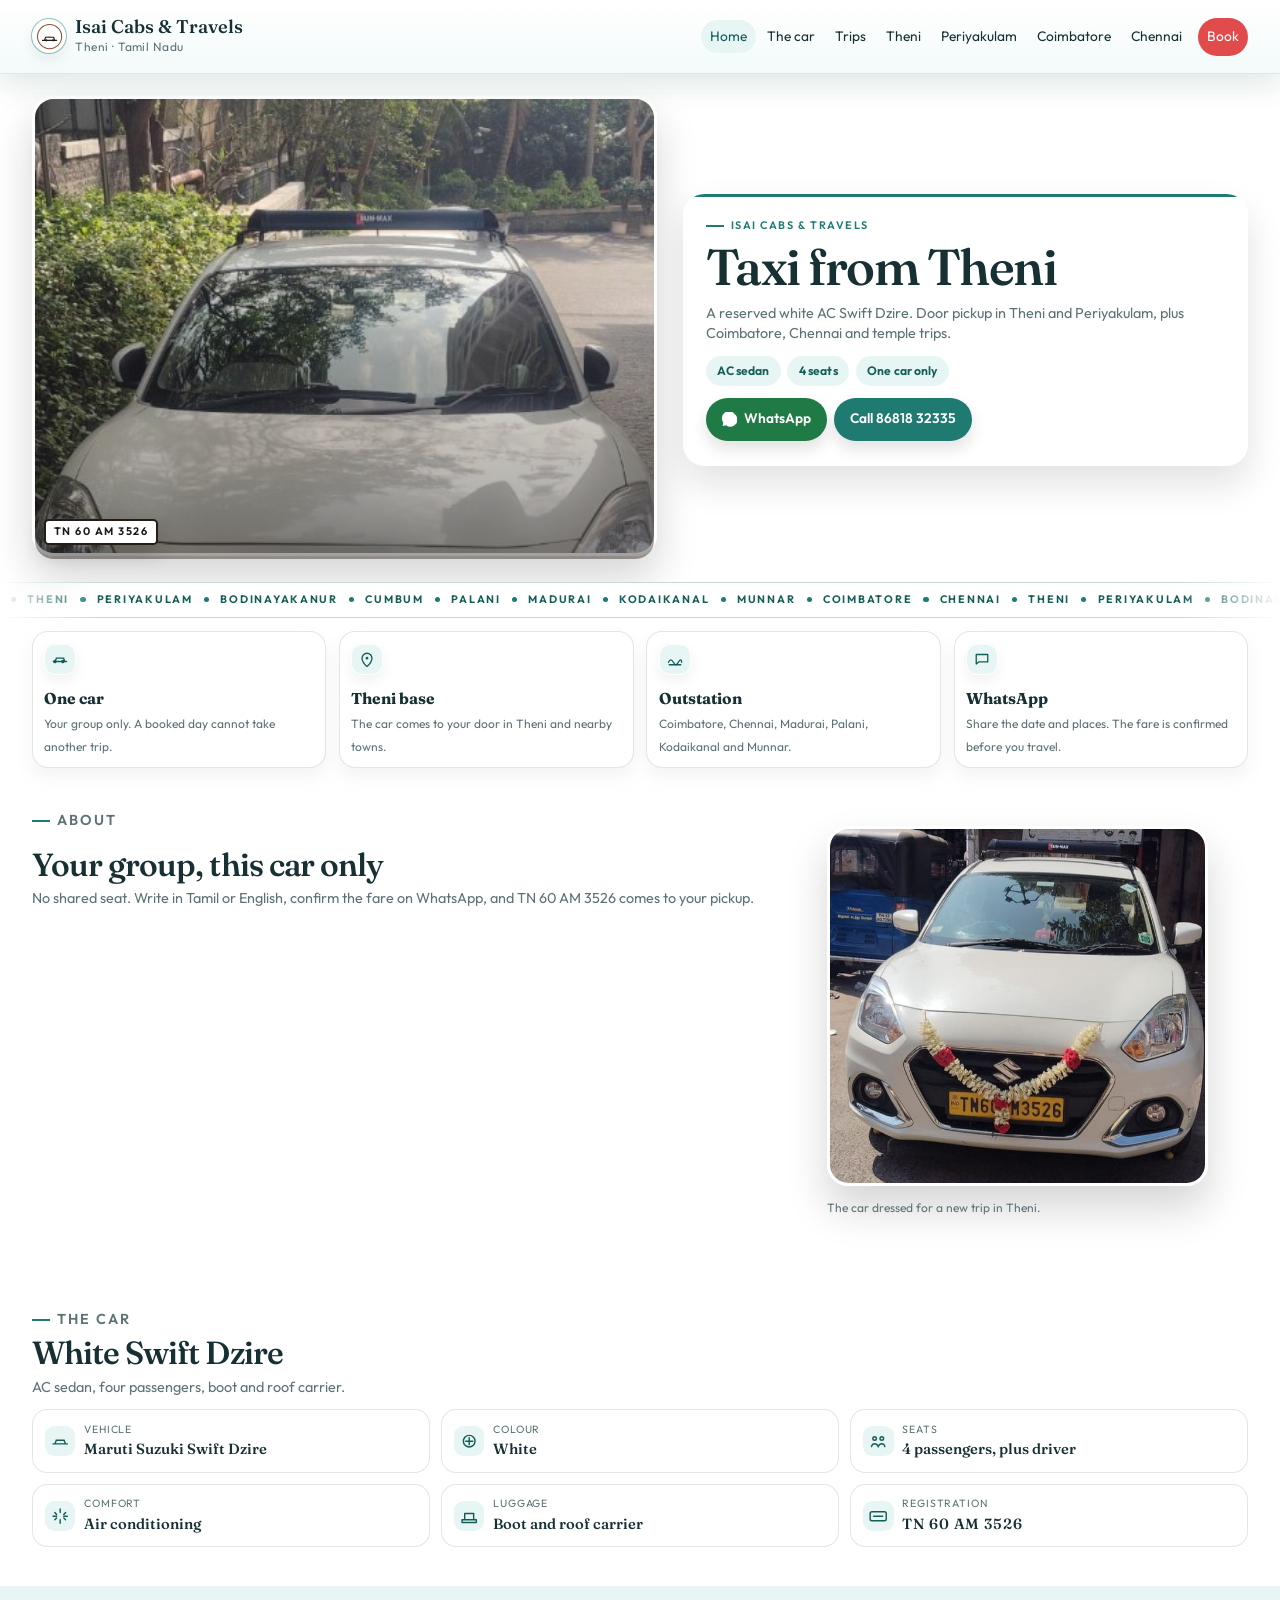
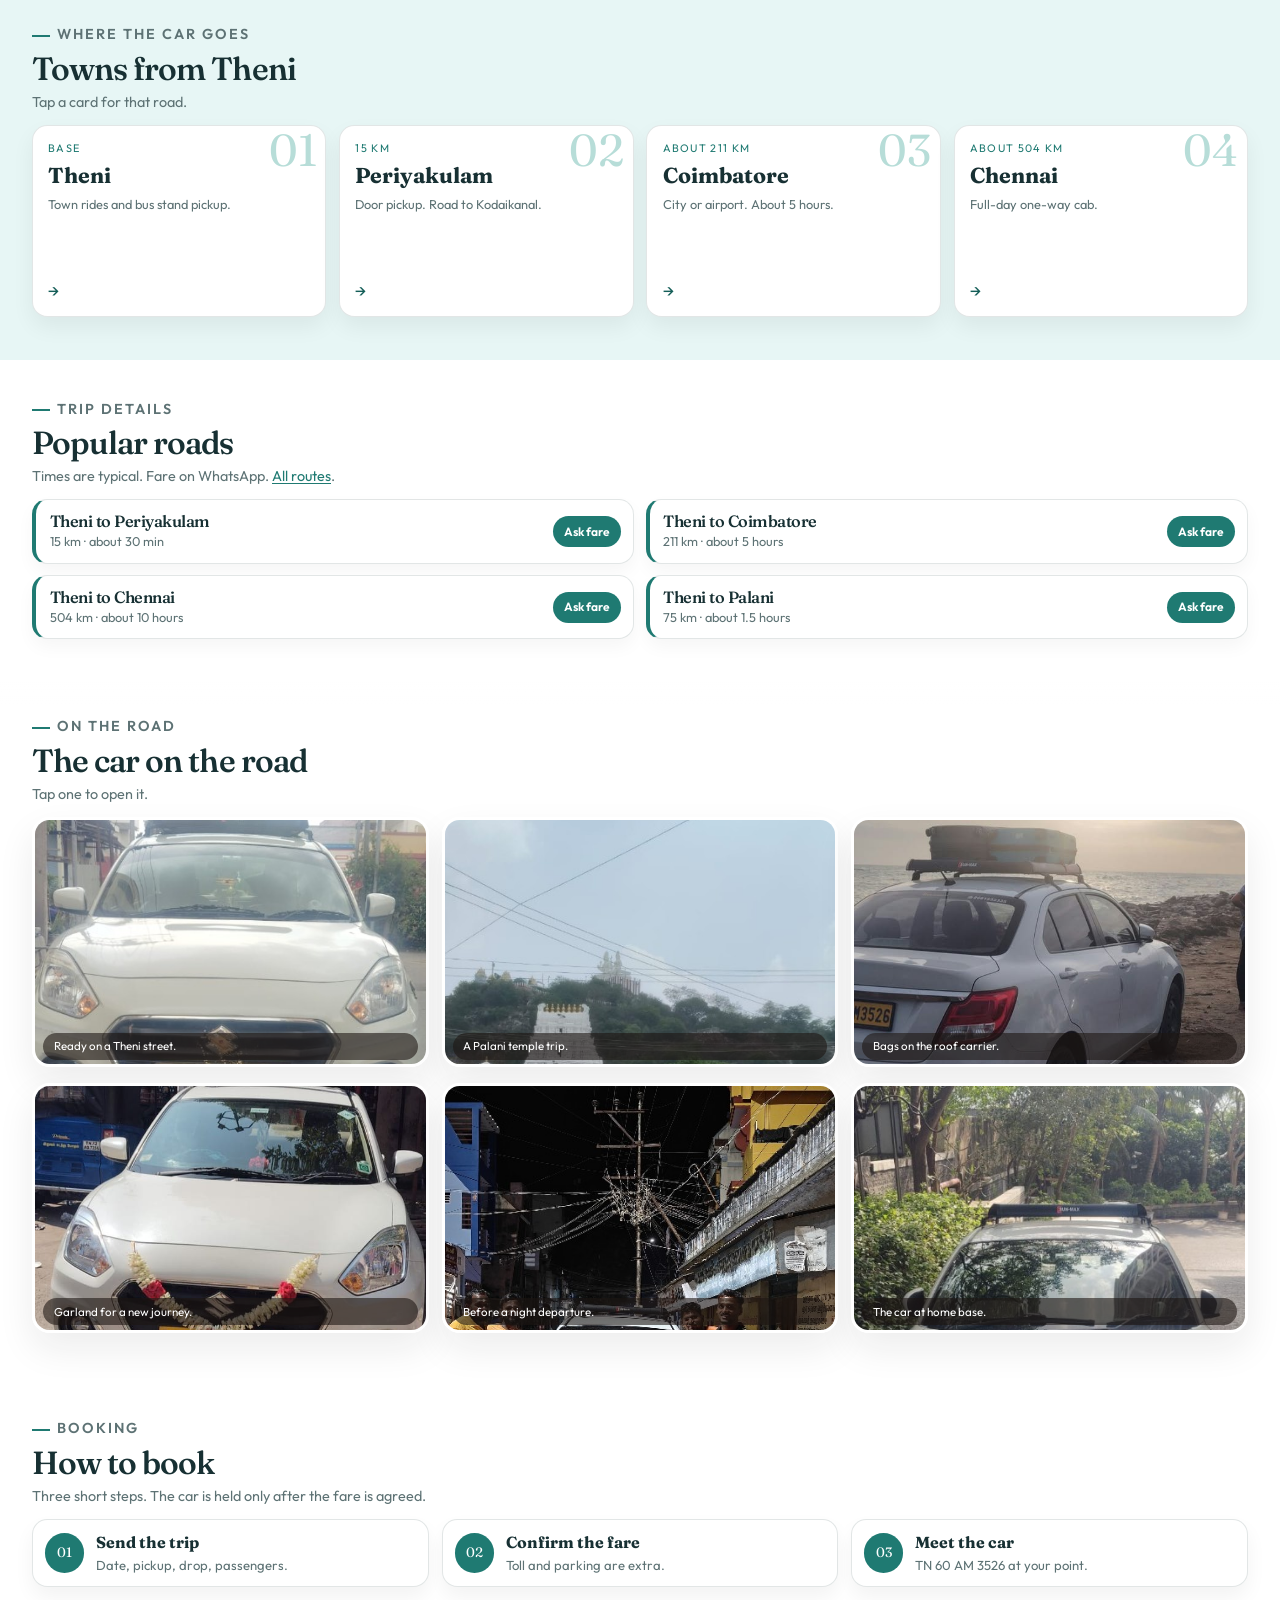
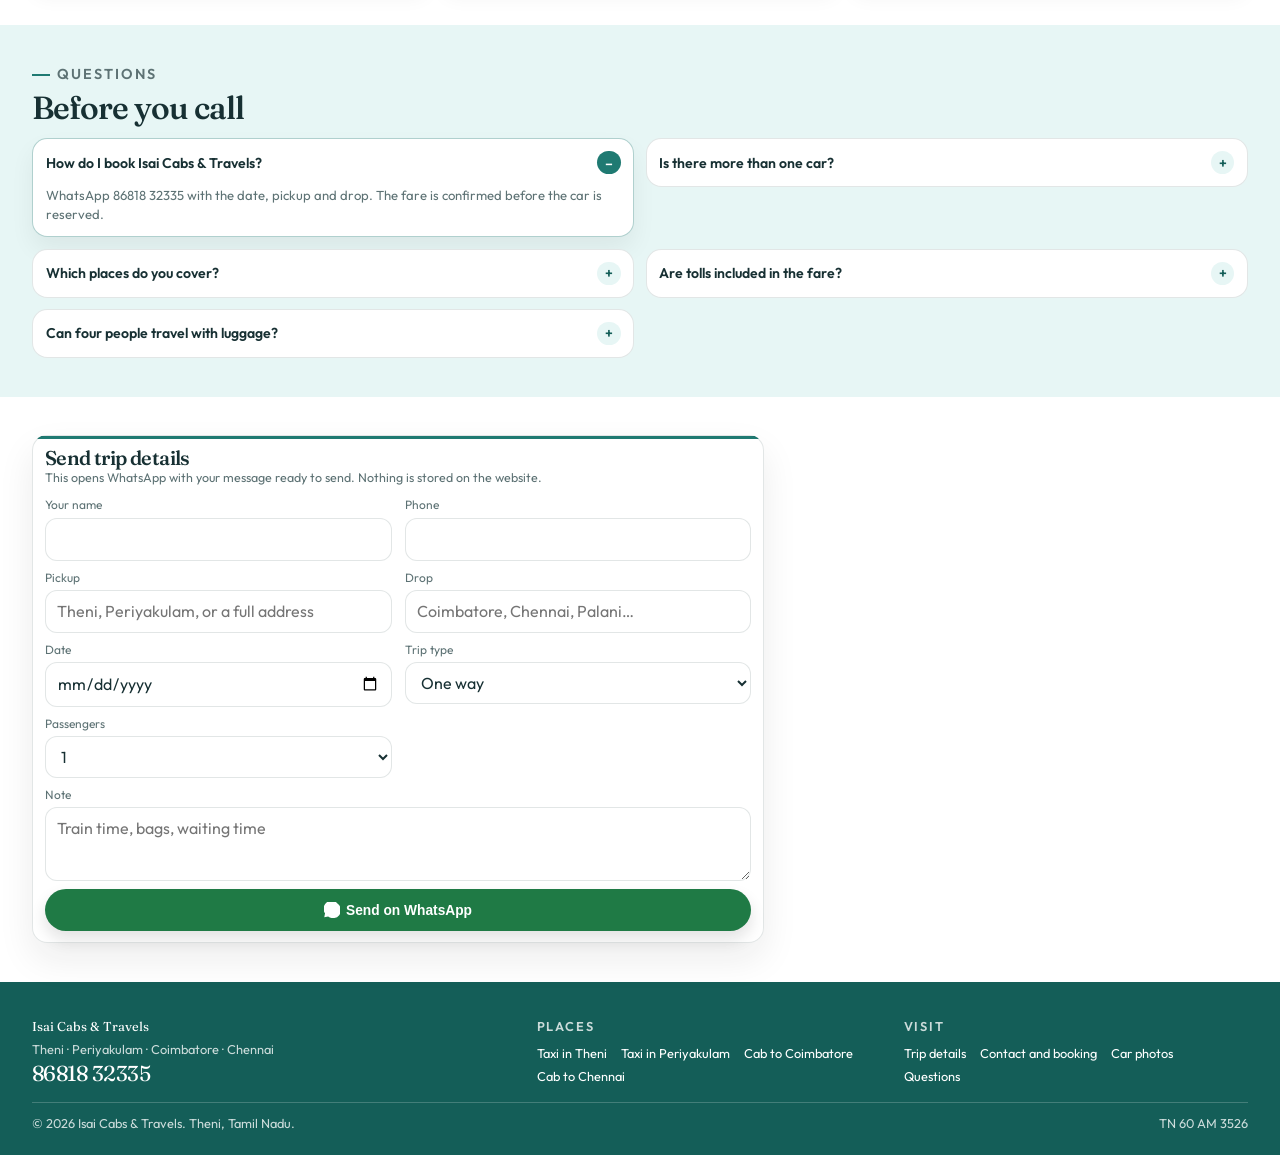
==== commit 3f844b8e: "23-11-26-- 01" ====
--- a/index.html
+++ b/index.html
@@ -179,7 +179,11 @@
           <p class="eyebrow">Isai Cabs &amp; Travels</p>
           <h1>Taxi from Theni</h1>
           <p class="lede">A reserved white AC Swift Dzire. Door pickup in Theni and Periyakulam, plus Coimbatore, Chennai and temple trips.</p>
-          <p class="tamil" lang="ta">இசை கேப்ஸ் &amp; டிராவல்ஸ் — தேனி ஏசி கார். வாட்ஸ்அப் 86818 32335.</p>
+          <ul class="hero-facts">
+            <li>AC sedan</li>
+            <li>4 seats</li>
+            <li>One car only</li>
+          </ul>
           <div class="hero-actions">
             <a class="btn btn-whatsapp" href="https://wa.me/918681832335?text=Hello%20Isai%20Cabs%20%26%20Travels%2C%20I%20want%20to%20book%20the%20car.">WhatsApp</a>
             <a class="btn btn-solid" href="tel:+918681832335">Call 86818 32335</a>
--- a/css/styles.css
+++ b/css/styles.css
@@ -388,18 +388,27 @@
 }
 .trip h3, .book-card h3 { font-size: 1.02rem; }
 
-.lede, .section-head p, .prose p, .layout p, .tamil {
+.lede, .section-head p, .prose p, .layout p {
   color: var(--muted);
   font-size: 0.9rem;
 }
 .lede { margin-top: 0.45rem; }
-.tamil {
-  margin-top: 0.65rem;
-  padding: 0.55rem 0.7rem;
+.hero-facts {
+  display: flex;
+  flex-wrap: wrap;
+  gap: 0.4rem;
+  margin: 0.75rem 0 0;
+  padding: 0;
+  list-style: none;
+}
+.hero-facts li {
   background: var(--blush);
-  border-left: 4px solid var(--copper);
-  border-radius: 0 0.7rem 0.7rem 0;
-  font-size: 0.82rem;
+  color: var(--copper-deep);
+  border-radius: 999px;
+  padding: 0.38rem 0.72rem;
+  font-size: 0.76rem;
+  font-weight: 650;
+  letter-spacing: 0.01em;
 }
 
 .hero-actions, .button-row {
@@ -939,6 +948,7 @@
 .js .hero-copy > *:nth-child(2) { animation-delay: 0.08s; }
 .js .hero-copy > *:nth-child(3) { animation-delay: 0.16s; }
 .js .hero-copy > *:nth-child(4) { animation-delay: 0.24s; }
+.js .hero-copy > *:nth-child(5) { animation-delay: 0.32s; }
 .js .hero-figure img { animation: photo-in 1s var(--ease) both; }
 .js .site-nav.is-open { animation: menu-in 0.35s var(--ease); }
 
